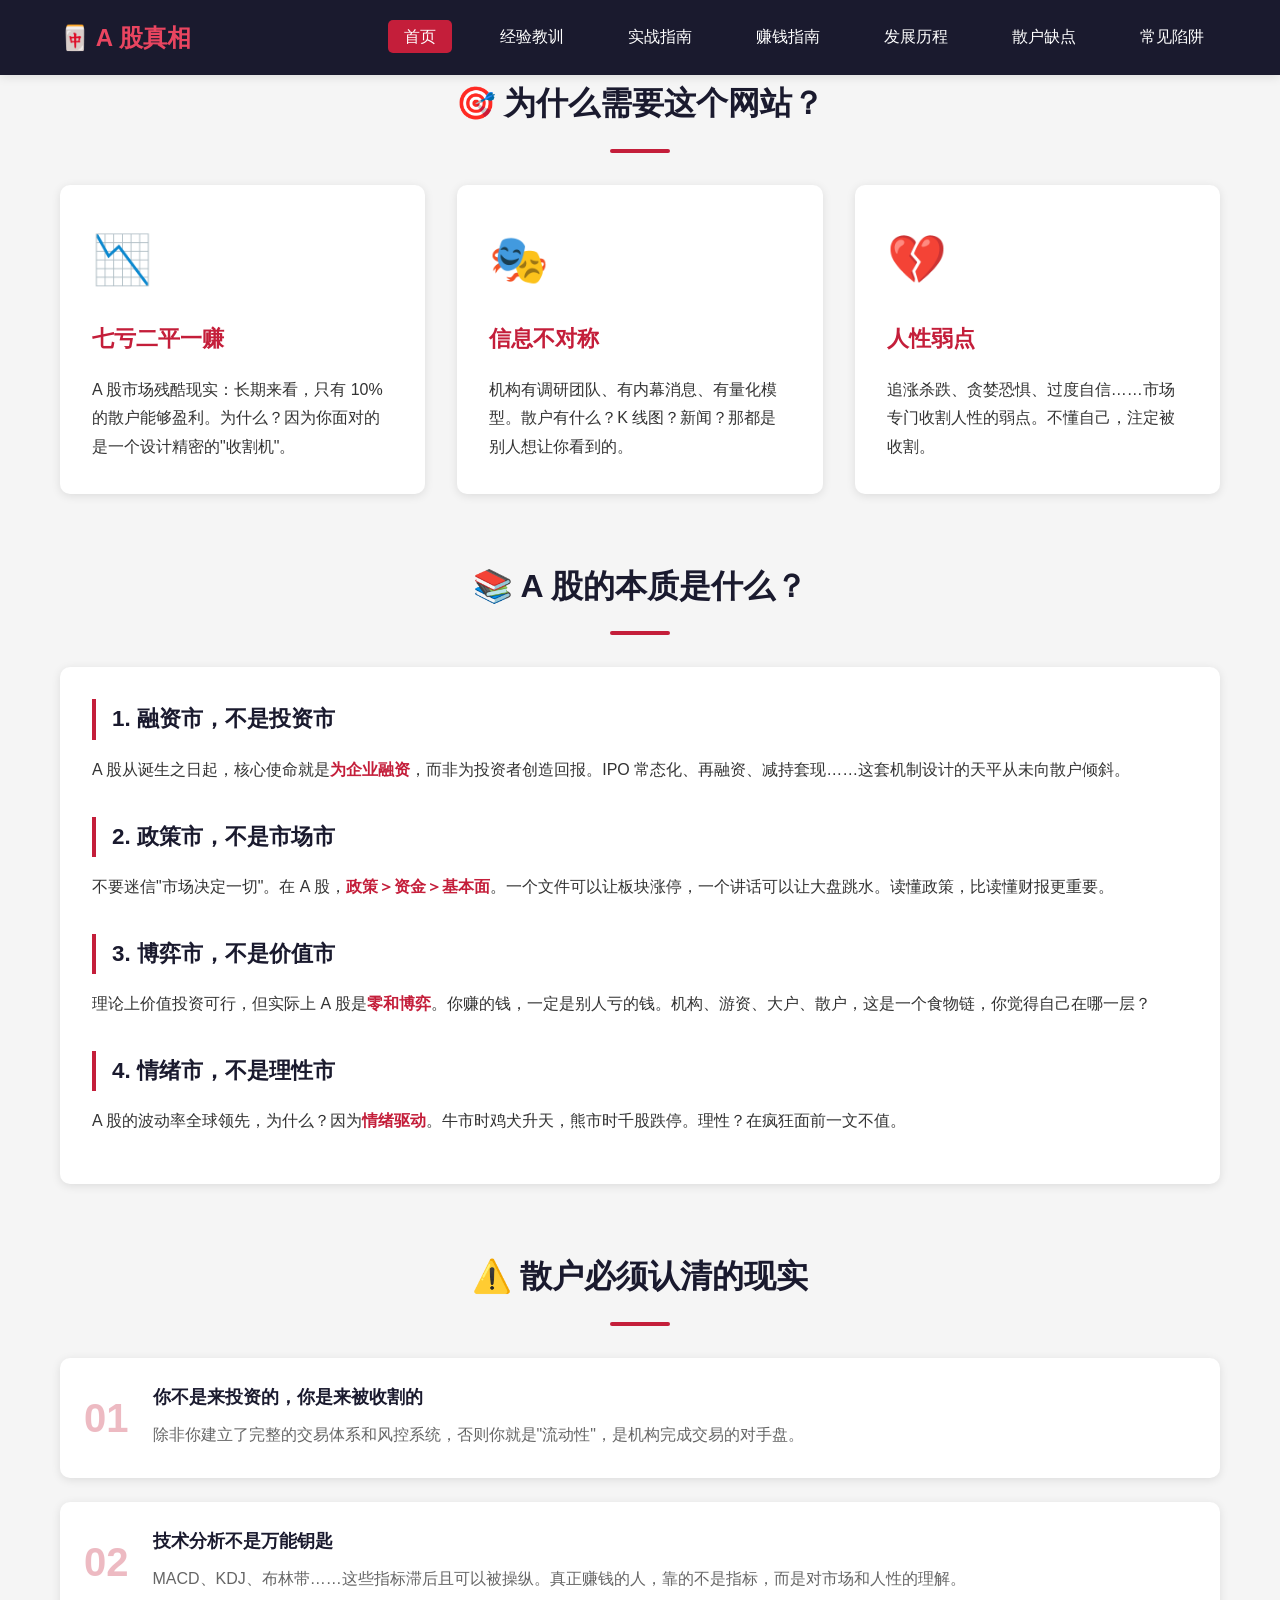
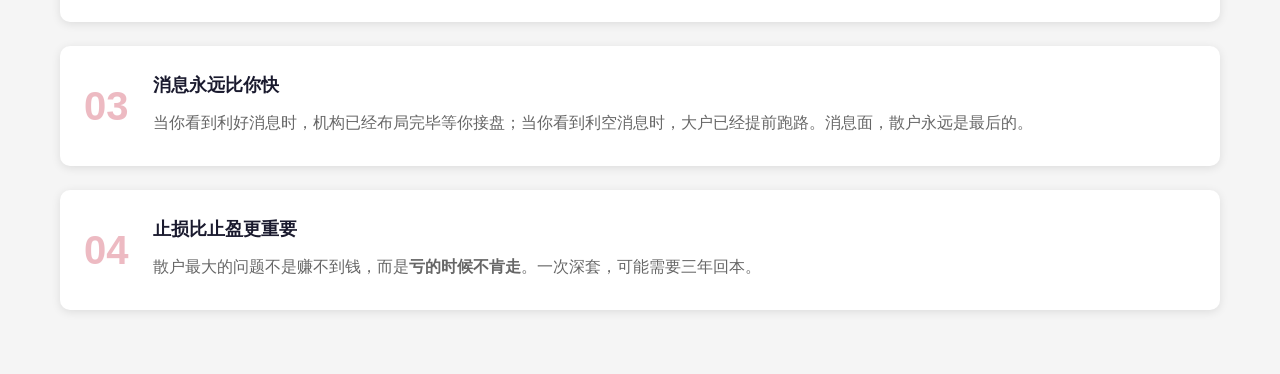
==== index.html @ 2f4f03bd "feat: 添加散户缺点样式及页面" ====
<!DOCTYPE html>
<html lang="zh-CN">
<head>
    <meta charset="UTF-8">
    <meta name="viewport" content="width=device-width, initial-scale=1.0">
    <title>A 股真相</title>
    <link rel="stylesheet" href="css/style.css">
</head>
<body>
    <nav class="navbar">
        <div class="container">
            <div class="logo">🀄 A 股真相</div>
            <ul class="nav-links">
                <li><a href="index.html" class="active">首页</a></li>
                <li><a href="lessons.html">经验教训</a></li>
                <li><a href="guide.html">实战指南</a></li>
                <li><a href="profit-guide.html">赚钱指南</a></li>
                <li><a href="history.html">发展历程</a></li>
                <li><a href="shortcomings.html">散户缺点</a></li>
                <li><a href="traps.html">常见陷阱</a></li>
            </ul>
        </div>
    </nav>

    <main class="container">
        <section class="intro">
            <h2>🎯 为什么需要这个网站？</h2>
            <div class="grid-3">
                <div class="card">
                    <div class="card-icon">📉</div>
                    <h3>七亏二平一赚</h3>
                    <p>A 股市场残酷现实：长期来看，只有 10% 的散户能够盈利。为什么？因为你面对的是一个设计精密的"收割机"。</p>
                </div>
                <div class="card">
                    <div class="card-icon">🎭</div>
                    <h3>信息不对称</h3>
                    <p>机构有调研团队、有内幕消息、有量化模型。散户有什么？K 线图？新闻？那都是别人想让你看到的。</p>
                </div>
                <div class="card">
                    <div class="card-icon">💔</div>
                    <h3>人性弱点</h3>
                    <p>追涨杀跌、贪婪恐惧、过度自信……市场专门收割人性的弱点。不懂自己，注定被收割。</p>
                </div>
            </div>
        </section>

        <section class="essence">
            <h2>📚 A 股的本质是什么？</h2>
            <div class="content-box">
                <h3>1. 融资市，不是投资市</h3>
                <p>A 股从诞生之日起，核心使命就是<strong>为企业融资</strong>，而非为投资者创造回报。IPO 常态化、再融资、减持套现……这套机制设计的天平从未向散户倾斜。</p>
                
                <h3>2. 政策市，不是市场市</h3>
                <p>不要迷信"市场决定一切"。在 A 股，<strong>政策＞资金＞基本面</strong>。一个文件可以让板块涨停，一个讲话可以让大盘跳水。读懂政策，比读懂财报更重要。</p>
                
                <h3>3. 博弈市，不是价值市</h3>
                <p>理论上价值投资可行，但实际上 A 股是<strong>零和博弈</strong>。你赚的钱，一定是别人亏的钱。机构、游资、大户、散户，这是一个食物链，你觉得自己在哪一层？</p>
                
                <h3>4. 情绪市，不是理性市</h3>
                <p>A 股的波动率全球领先，为什么？因为<strong>情绪驱动</strong>。牛市时鸡犬升天，熊市时千股跌停。理性？在疯狂面前一文不值。</p>
            </div>
        </section>

        <section class="reality">
            <h2>⚠️ 散户必须认清的现实</h2>
            <div class="reality-list">
                <div class="reality-item">
                    <span class="number">01</span>
                    <div class="text">
                        <h4>你不是来投资的，你是来被收割的</h4>
                        <p>除非你建立了完整的交易体系和风控系统，否则你就是"流动性"，是机构完成交易的对手盘。</p>
                    </div>
                </div>
                <div class="reality-item">
                    <span class="number">02</span>
                    <div class="text">
                        <h4>技术分析不是万能钥匙</h4>
                        <p>MACD、KDJ、布林带……这些指标滞后且可以被操纵。真正赚钱的人，靠的不是指标，而是对市场和人性的理解。</p>
                    </div>
                </div>
                <div class="reality-item">
                    <span class="number">03</span>
                    <div class="text">
                        <h4>消息永远比你快</h4>
                        <p>当你看到利好消息时，机构已经布局完毕等你接盘；当你看到利空消息时，大户已经提前跑路。消息面，散户永远是最后的。</p>
                    </div>
                </div>
                <div class="reality-item">
                    <span class="number">04</span>
                    <div class="text">
                        <h4>止损比止盈更重要</h4>
                        <p>散户最大的问题不是赚不到钱，而是<strong>亏的时候不肯走</strong>。一次深套，可能需要三年回本。</p>
                    </div>
                </div>
            </div>
        </section>
    </main>

    <script src="js/main.js"></script>
</body>
</html>
---- css/style.css ----
/* ===== 基础样式 ===== */
:root {
    --primary-color: #c41e3a;
    --primary-dark: #8b0000;
    --secondary-color: #1a1a2e;
    --accent-color: #e94560;
    --text-color: #333;
    --text-light: #666;
    --bg-light: #f5f5f5;
    --bg-white: #ffffff;
    --border-color: #ddd;
    --success-color: #28a745;
    --warning-color: #ffc107;
    --danger-color: #dc3545;
    --shadow: 0 2px 10px rgba(0, 0, 0, 0.1);
    --shadow-lg: 0 5px 30px rgba(0, 0, 0, 0.15);
}

* {
    margin: 0;
    padding: 0;
    box-sizing: border-box;
}

body {
    font-family: -apple-system, BlinkMacSystemFont, "Segoe UI", Roboto, "Helvetica Neue", Arial, "Noto Sans SC", sans-serif;
    line-height: 1.8;
    color: var(--text-color);
    background-color: var(--bg-light);
}

.container {
    max-width: 1200px;
    margin: 0 auto;
    padding: 0 20px;
}

a {
    text-decoration: none;
    color: inherit;
}

ul {
    list-style: none;
}

/* ===== 导航栏 ===== */
.navbar {
    background: var(--secondary-color);
    color: white;
    padding: 1rem 0;
    position: sticky;
    top: 0;
    z-index: 1000;
    box-shadow: var(--shadow);
}

.navbar .container {
    display: flex;
    justify-content: space-between;
    align-items: center;
}

.logo {
    font-size: 1.5rem;
    font-weight: bold;
    color: var(--accent-color);
}

.nav-links {
    display: flex;
    gap: 2rem;
}

.nav-links a {
    color: white;
    padding: 0.5rem 1rem;
    border-radius: 5px;
    transition: all 0.3s ease;
}

.nav-links a:hover,
.nav-links a.active {
    background: var(--primary-color);
}

/* ===== Hero 区域 ===== */
.hero {
    background: linear-gradient(135deg, var(--secondary-color) 0%, var(--primary-dark) 100%);
    color: white;
    padding: 5rem 0;
    text-align: center;
}

.hero h1 {
    font-size: 3rem;
    margin-bottom: 1rem;
}

.hero .subtitle {
    font-size: 1.3rem;
    opacity: 0.9;
}

.hero-secondary {
    background: linear-gradient(135deg, #1a1a2e 0%, #4a192c 100%);
}

.hero-guide {
    background: linear-gradient(135deg, #1a1a2e 0%, #1e4a5a 100%);
}

.hero-traps {
    background: linear-gradient(135deg, #1a1a2e 0%, #5a1e2e 100%);
}

.hero-profit {
    background: linear-gradient(135deg, #1a1a2e 0%, #2e5a1e 100%);
}

.hero-history {
    background: linear-gradient(135deg, #1a1a2e 0%, #5a4a1e 100%);
}

.hero-shortcomings {
    background: linear-gradient(135deg, #1a1a2e 0%, #5a2e2e 100%);
}

/* ===== 主要内容区域 ===== */
main {
    padding: 3rem 0;
}

section {
    margin-bottom: 4rem;
}

h2 {
    font-size: 2rem;
    color: var(--secondary-color);
    margin-bottom: 2rem;
    text-align: center;
    position: relative;
}

h2::after {
    content: '';
    display: block;
    width: 60px;
    height: 4px;
    background: var(--primary-color);
    margin: 1rem auto 0;
    border-radius: 2px;
}

h3 {
    font-size: 1.4rem;
    color: var(--secondary-color);
    margin: 1.5rem 0 1rem;
}

h4 {
    font-size: 1.1rem;
    color: var(--primary-color);
    margin: 1rem 0 0.5rem;
}

/* ===== 卡片样式 ===== */
.grid-3 {
    display: grid;
    grid-template-columns: repeat(auto-fit, minmax(300px, 1fr));
    gap: 2rem;
}

.card {
    background: var(--bg-white);
    padding: 2rem;
    border-radius: 10px;
    box-shadow: var(--shadow);
    transition: transform 0.3s ease, box-shadow 0.3s ease;
}

.card:hover {
    transform: translateY(-5px);
    box-shadow: var(--shadow-lg);
}

.card-icon {
    font-size: 3rem;
    margin-bottom: 1rem;
}

.card h3 {
    color: var(--primary-color);
    margin-top: 0;
}

/* ===== 内容框 ===== */
.content-box {
    background: var(--bg-white);
    padding: 2rem;
    border-radius: 10px;
    box-shadow: var(--shadow);
}

.content-box h3 {
    border-left: 4px solid var(--primary-color);
    padding-left: 1rem;
    margin-top: 2rem;
}

.content-box h3:first-child {
    margin-top: 0;
}

.content-box p {
    margin: 1rem 0;
    text-align: justify;
}

.content-box strong {
    color: var(--primary-color);
}

/* ===== 现实列表 ===== */
.reality-list {
    display: grid;
    gap: 1.5rem;
}

.reality-item {
    display: flex;
    gap: 1.5rem;
    background: var(--bg-white);
    padding: 1.5rem;
    border-radius: 10px;
    box-shadow: var(--shadow);
    align-items: flex-start;
}

.reality-item .number {
    font-size: 2.5rem;
    font-weight: bold;
    color: var(--primary-color);
    opacity: 0.3;
    flex-shrink: 0;
}

.reality-item h4 {
    color: var(--secondary-color);
    margin-top: 0;
}

.reality-item p {
    color: var(--text-light);
}

/* ===== CTA 区域 ===== */
.cta {
    background: linear-gradient(135deg, var(--primary-color) 0%, var(--primary-dark) 100%);
    color: white;
    padding: 3rem;
    border-radius: 10px;
    text-align: center;
}

.cta h2 {
    color: white;
}

.cta h2::after {
    background: white;
}

.cta p {
    font-size: 1.2rem;
    margin: 1rem 0;
}

.cta strong {
    color: var(--warning-color);
}

.cta-buttons {
    display: flex;
    gap: 1rem;
    justify-content: center;
    margin-top: 2rem;
    flex-wrap: wrap;
}

.btn {
    padding: 1rem 2rem;
    border-radius: 5px;
    font-weight: bold;
    transition: all 0.3s ease;
}

.btn-primary {
    background: white;
    color: var(--primary-color);
}

.btn-primary:hover {
    background: var(--bg-light);
    transform: translateY(-2px);
}

.btn-secondary {
    background: transparent;
    color: white;
    border: 2px solid white;
}

.btn-secondary:hover {
    background: white;
    color: var(--primary-color);
    transform: translateY(-2px);
}

/* ===== 经验教训页面 ===== */
.lesson-card {
    background: var(--bg-white);
    border-radius: 10px;
    box-shadow: var(--shadow);
    margin-bottom: 2rem;
    overflow: hidden;
}

.lesson-header {
    background: linear-gradient(135deg, var(--secondary-color) 0%, var(--primary-dark) 100%);
    color: white;
    padding: 1.5rem 2rem;
}

.lesson-tag {
    background: var(--accent-color);
    padding: 0.3rem 1rem;
    border-radius: 20px;
    font-size: 0.9rem;
    margin-right: 1rem;
}

.lesson-header h3 {
    color: white;
    margin: 0.5rem 0 0 0;
    display: inline-block;
}

.lesson-content {
    padding: 2rem;
}

.scenario,
.analysis,
.takeaway {
    margin-bottom: 1.5rem;
}

.scenario h4,
.analysis h4,
.takeaway h4 {
    display: flex;
    align-items: center;
    gap: 0.5rem;
}

.analysis ul {
    list-style: disc;
    margin-left: 1.5rem;
}

.analysis li {
    margin-bottom: 0.5rem;
}

.takeaway {
    background: var(--bg-light);
    padding: 1rem;
    border-radius: 5px;
    border-left: 4px solid var(--success-color);
}

/* ===== 智慧语录 ===== */
.wisdom-grid {
    display: grid;
    grid-template-columns: repeat(auto-fit, minmax(300px, 1fr));
    gap: 1.5rem;
}

.wisdom-card {
    background: var(--bg-white);
    padding: 1.5rem;
    border-radius: 10px;
    box-shadow: var(--shadow);
    border-left: 4px solid var(--accent-color);
}

.wisdom-text {
    font-style: italic;
    font-size: 1.1rem;
    color: var(--text-color);
    margin-bottom: 1rem;
}

.wisdom-author {
    color: var(--text-light);
    font-size: 0.9rem;
    text-align: right;
}

/* ===== 清单样式 ===== */
.checklist {
    display: grid;
    grid-template-columns: repeat(auto-fit, minmax(250px, 1fr));
    gap: 1rem;
}

.check-item {
    background: var(--bg-white);
    padding: 1rem;
    border-radius: 5px;
    box-shadow: var(--shadow);
    font-weight: 500;
}

/* ===== 实战指南页面 ===== */
.survival-rules {
    display: grid;
    grid-template-columns: repeat(auto-fit, minmax(250px, 1fr));
    gap: 1.5rem;
}

.rule-card {
    background: var(--bg-white);
    padding: 2rem;
    border-radius: 10px;
    box-shadow: var(--shadow);
    text-align: center;
    position: relative;
    overflow: hidden;
}

.rule-number {
    position: absolute;
    top: -10px;
    right: -10px;
    width: 60px;
    height: 60px;
    background: var(--primary-color);
    color: white;
    border-radius: 50%;
    display: flex;
    align-items: center;
    justify-content: center;
    font-size: 1.5rem;
    font-weight: bold;
}

.rule-card h3 {
    margin-top: 1rem;
}

/* ===== 公式框 ===== */
.formula-box {
    background: var(--bg-light);
    padding: 1.5rem;
    border-radius: 5px;
    margin: 1rem 0;
    border: 2px solid var(--primary-color);
}

.formula-box p {
    margin: 0.5rem 0;
}

.formula-box .example {
    font-style: italic;
    color: var(--text-light);
    margin-top: 1rem;
    padding-top: 1rem;
    border-top: 1px dashed var(--border-color);
}

/* ===== 方法网格 ===== */
.method-grid {
    display: grid;
    grid-template-columns: repeat(auto-fit, minmax(300px, 1fr));
    gap: 2rem;
}

.method-card {
    background: var(--bg-white);
    padding: 2rem;
    border-radius: 10px;
    box-shadow: var(--shadow);
}

.method-card h3 {
    color: var(--primary-color);
    border-bottom: 2px solid var(--primary-color);
    padding-bottom: 0.5rem;
}

.method-steps {
    margin-top: 1rem;
}

.step {
    display: flex;
    align-items: flex-start;
    gap: 1rem;
    margin-bottom: 1rem;
}

.step-num {
    background: var(--primary-color);
    color: white;
    width: 30px;
    height: 30px;
    border-radius: 50%;
    display: flex;
    align-items: center;
    justify-content: center;
    flex-shrink: 0;
    font-weight: bold;
}

/* ===== 买卖时机 ===== */
.timing-grid {
    display: grid;
    grid-template-columns: repeat(auto-fit, minmax(300px, 1fr));
    gap: 2rem;
}

.timing-card {
    background: var(--bg-white);
    padding: 2rem;
    border-radius: 10px;
    box-shadow: var(--shadow);
}

.timing-card.buy {
    border-top: 4px solid var(--success-color);
}

.timing-card.sell {
    border-top: 4px solid var(--danger-color);
}

.timing-card h3 {
    margin-top: 0;
}

.timing-card ul {
    list-style: disc;
    margin-left: 1.5rem;
}

.timing-card li {
    margin-bottom: 0.5rem;
}

/* ===== 风险控制 ===== */
.risk-grid {
    display: grid;
    grid-template-columns: repeat(auto-fit, minmax(250px, 1fr));
    gap: 1.5rem;
}

.risk-item {
    background: var(--bg-white);
    padding: 1.5rem;
    border-radius: 10px;
    box-shadow: var(--shadow);
    text-align: center;
}

.risk-icon {
    font-size: 2.5rem;
    margin-bottom: 1rem;
}

.risk-item h4 {
    margin-bottom: 1rem;
}

.risk-item p {
    font-size: 0.9rem;
    color: var(--text-light);
    margin: 0.3rem 0;
}

/* ===== 交易计划模板 ===== */
.plan-template {
    background: var(--bg-white);
    padding: 2rem;
    border-radius: 10px;
    box-shadow: var(--shadow);
    display: grid;
    grid-template-columns: repeat(auto-fit, minmax(250px, 1fr));
    gap: 1rem;
}

.plan-item {
    display: flex;
    justify-content: space-between;
    padding: 0.5rem;
    border-bottom: 1px dashed var(--border-color);
}

.plan-item label {
    font-weight: 500;
    color: var(--secondary-color);
}

.plan-note {
    margin-top: 1rem;
    padding: 1rem;
    background: var(--warning-color);
    color: var(--secondary-color);
    border-radius: 5px;
    font-weight: bold;
    text-align: center;
}

/* ===== 日常功课 ===== */
.routine-grid {
    display: grid;
    grid-template-columns: repeat(auto-fit, minmax(250px, 1fr));
    gap: 1.5rem;
}

.routine-card {
    background: var(--bg-white);
    padding: 1.5rem;
    border-radius: 10px;
    box-shadow: var(--shadow);
}

.routine-card h4 {
    color: var(--primary-color);
    margin-top: 0;
    padding-bottom: 0.5rem;
    border-bottom: 2px solid var(--primary-color);
}

.routine-card ul {
    list-style: disc;
    margin-left: 1.5rem;
    margin-top: 1rem;
}

.routine-card li {
    margin-bottom: 0.5rem;
    color: var(--text-light);
}

/* ===== 陷阱页面 ===== */
.intro-box {
    background: var(--bg-white);
    padding: 2rem;
    border-radius: 10px;
    box-shadow: var(--shadow);
    text-align: center;
}

.intro-box p {
    margin: 1rem 0;
    font-size: 1.1rem;
}

.intro-box strong {
    color: var(--primary-color);
}

.trap-section {
    margin-bottom: 3rem;
}

.trap-category-title {
    background: linear-gradient(135deg, var(--secondary-color) 0%, var(--primary-dark) 100%);
    color: white;
    padding: 1rem 2rem;
    border-radius: 10px;
    margin-bottom: 2rem;
}

.trap-card {
    background: var(--bg-white);
    border-radius: 10px;
    box-shadow: var(--shadow);
    margin-bottom: 2rem;
    overflow: hidden;
}

.trap-header {
    background: linear-gradient(135deg, var(--bg-light) 0%, #e0e0e0 100%);
    padding: 1rem 2rem;
    display: flex;
    align-items: center;
    gap: 1rem;
}

.trap-type {
    background: var(--secondary-color);
    color: white;
    padding: 0.3rem 1rem;
    border-radius: 20px;
    font-size: 0.85rem;
}

.trap-header h4 {
    margin: 0;
    color: var(--secondary-color);
}

.trap-body {
    padding: 2rem;
}

.trap-description {
    background: var(--bg-light);
    padding: 1rem;
    border-radius: 5px;
    margin-bottom: 1.5rem;
}

.trap-mechanism {
    margin-bottom: 1.5rem;
}

.trap-mechanism ol {
    list-style: decimal;
    margin-left: 1.5rem;
}

.trap-mechanism li {
    margin-bottom: 0.5rem;
}

.trap-essence {
    background: var(--primary-color);
    color: white;
    padding: 1rem;
    border-radius: 5px;
    margin-top: 1rem;
    font-weight: bold;
    text-align: center;
}

.trap-avoid {
    background: #e8f5e9;
    padding: 1rem;
    border-radius: 5px;
    border-left: 4px solid var(--success-color);
}

.trap-avoid ul {
    list-style: disc;
    margin-left: 1.5rem;
}

.trap-avoid li {
    margin-bottom: 0.5rem;
}

/* ===== 陷阱总结 ===== */
.summary-box {
    background: var(--bg-white);
    padding: 2rem;
    border-radius: 10px;
    box-shadow: var(--shadow);
    display: grid;
    grid-template-columns: repeat(auto-fit, minmax(200px, 1fr));
    gap: 1rem;
}

.summary-item {
    display: flex;
    align-items: center;
    gap: 0.5rem;
    padding: 0.5rem;
}

.summary-item .icon {
    font-size: 1.5rem;
}

/* ===== 赚钱指南页面 ===== */
.disadvantage-box {
    background: var(--bg-white);
    padding: 2rem;
    border-radius: 10px;
    box-shadow: var(--shadow);
    text-align: center;
    margin-bottom: 2rem;
}

.disadvantage-box .lead-text {
    font-size: 1.2rem;
    margin: 0.5rem 0;
}

.disadvantage-box .lead-text strong {
    color: var(--danger-color);
    font-size: 1.5rem;
}

.wusan-grid {
    display: grid;
    grid-template-columns: repeat(auto-fit, minmax(300px, 1fr));
    gap: 1.5rem;
    margin-bottom: 2rem;
}

.wusan-card {
    background: var(--bg-white);
    padding: 2rem;
    border-radius: 10px;
    box-shadow: var(--shadow);
    border: 2px solid var(--danger-color);
}

.wusan-icon {
    font-size: 3rem;
    margin-bottom: 1rem;
}

.wusan-card h3 {
    color: var(--danger-color);
    margin: 0.5rem 0;
}

.wusan-card ul {
    list-style: disc;
    margin-left: 1.5rem;
    margin-top: 1rem;
}

.wusan-card li {
    margin-bottom: 0.5rem;
    color: var(--text-light);
}

.wusan-reality {
    margin-top: 1rem;
    padding: 0.8rem;
    background: #ffe6e6;
    border-radius: 5px;
    border-left: 4px solid var(--danger-color);
}

.other-disadvantages {
    background: var(--bg-white);
    padding: 2rem;
    border-radius: 10px;
    box-shadow: var(--shadow);
    margin-bottom: 2rem;
}

.other-disadvantages h3 {
    color: var(--danger-color);
    margin-top: 0;
    margin-bottom: 1.5rem;
}

.weakness-grid {
    display: grid;
    grid-template-columns: repeat(auto-fit, minmax(200px, 1fr));
    gap: 1rem;
}

.weakness-card {
    background: var(--bg-light);
    padding: 1rem;
    border-radius: 5px;
    text-align: center;
}

.weakness-card h4 {
    color: var(--danger-color);
    margin-bottom: 0.5rem;
}

.weakness-card p {
    font-size: 0.9rem;
    color: var(--text-light);
}

.reality-check {
    background: linear-gradient(135deg, var(--secondary-color) 0%, var(--primary-dark) 100%);
    color: white;
    padding: 2rem;
    border-radius: 10px;
    box-shadow: var(--shadow-lg);
}

.reality-check h3 {
    color: var(--warning-color);
    text-align: center;
    margin-top: 0;
}

.questions-list {
    display: grid;
    grid-template-columns: repeat(auto-fit, minmax(250px, 1fr));
    gap: 1rem;
    margin: 1.5rem 0;
}

.question-item {
    display: flex;
    align-items: center;
    gap: 1rem;
    background: rgba(255, 255, 255, 0.1);
    padding: 1rem;
    border-radius: 5px;
}

.question-item .q-mark {
    font-size: 2rem;
    flex-shrink: 0;
}

.question-item p {
    margin: 0;
    font-size: 1rem;
}

.reality-conclusion {
    text-align: center;
    margin-top: 1.5rem;
    padding: 1rem;
    background: rgba(255, 255, 255, 0.1);
    border-radius: 5px;
    font-size: 1.1rem;
}

/* ===== 股市底层逻辑 ===== */
.market-rules {
    margin-bottom: 3rem;
}

.rule-section {
    margin-bottom: 3rem;
}

.rule-section h3 {
    background: linear-gradient(135deg, var(--secondary-color) 0%, var(--primary-dark) 100%);
    color: white;
    padding: 1rem 2rem;
    border-radius: 10px;
    margin-bottom: 1.5rem;
}

.concept-box {
    background: var(--bg-white);
    padding: 2rem;
    border-radius: 10px;
    box-shadow: var(--shadow);
}

.unpredictability-box {
    border: 2px solid var(--warning-color);
}

.concept-definition {
    font-size: 1.2rem;
    text-align: center;
    padding: 1rem;
    background: var(--bg-light);
    border-radius: 5px;
    margin-bottom: 1.5rem;
    border-left: 4px solid var(--primary-color);
}

.concept-content {
    display: grid;
    gap: 1.5rem;
    margin-bottom: 1.5rem;
}

.concept-left,
.concept-right {
    background: var(--bg-light);
    padding: 1.5rem;
    border-radius: 5px;
}

.concept-left h4,
.concept-right h4 {
    margin-top: 0;
    display: flex;
    align-items: center;
    gap: 0.5rem;
}

.concept-left ul,
.concept-right ul {
    list-style: disc;
    margin-left: 1.5rem;
}

.concept-left li,
.concept-right li {
    margin-bottom: 0.5rem;
}

.key-point {
    margin-top: 1rem;
    padding: 0.8rem;
    background: #e8f5e9;
    border-radius: 5px;
    border-left: 4px solid var(--success-color);
    text-align: center;
}

.key-point.danger {
    background: #ffe6e6;
    border-left-color: var(--danger-color);
}

.concept-summary {
    padding: 1rem;
    background: linear-gradient(135deg, rgba(196, 30, 58, 0.1), rgba(139, 0, 0, 0.1));
    border-radius: 5px;
    border: 1px solid var(--primary-color);
    text-align: center;
    margin: 1.5rem 0;
}

.action-guide {
    background: #e3f2fd;
    padding: 1rem 1.5rem;
    border-radius: 5px;
    border-left: 4px solid #2196f3;
}

.action-guide strong {
    display: block;
    margin-bottom: 0.5rem;
    color: var(--secondary-color);
}

.action-guide ul {
    list-style: disc;
    margin-left: 1.5rem;
}

.action-guide li {
    margin-bottom: 0.5rem;
}

/* ===== 周期和风格 ===== */
.cycle-content {
    margin-bottom: 1.5rem;
}

.cycle-grid {
    display: grid;
    grid-template-columns: repeat(auto-fit, minmax(300px, 1fr));
    gap: 1.5rem;
    margin-bottom: 1.5rem;
}

.cycle-card {
    background: var(--bg-light);
    padding: 1.5rem;
    border-radius: 5px;
}

.cycle-card h4 {
    color: var(--primary-color);
    margin-top: 0;
    margin-bottom: 1rem;
}

.cycle-card ul {
    list-style: disc;
    margin-left: 1.5rem;
}

.cycle-card li {
    margin-bottom: 0.5rem;
}

.cycle-example {
    background: var(--bg-light);
    padding: 1.5rem;
    border-radius: 5px;
}

.cycle-example h4 {
    margin-top: 0;
    margin-bottom: 1rem;
}

.example-item {
    display: flex;
    gap: 1rem;
    padding: 0.8rem;
    background: white;
    border-radius: 5px;
    margin-bottom: 0.5rem;
    align-items: center;
}

.example-year {
    background: var(--primary-color);
    color: white;
    padding: 0.3rem 0.8rem;
    border-radius: 20px;
    font-size: 0.85rem;
    font-weight: bold;
    flex-shrink: 0;
}

.example-desc {
    color: var(--text-color);
}

/* ===== 预测不了 ===== */
.why-content {
    margin-bottom: 1.5rem;
}

.why-content h4 {
    text-align: center;
    margin-bottom: 1rem;
}

.why-grid {
    display: grid;
    grid-template-columns: repeat(auto-fit, minmax(200px, 1fr));
    gap: 1rem;
}

.why-card {
    background: var(--bg-light);
    padding: 1rem;
    border-radius: 5px;
    text-align: center;
}

.why-card h5 {
    color: var(--primary-color);
    margin-bottom: 0.5rem;
}

.why-card p {
    font-size: 0.9rem;
    color: var(--text-light);
}

.prediction-trap {
    background: #fff3e0;
    padding: 1.5rem;
    border-radius: 5px;
    margin-bottom: 1.5rem;
    border: 1px solid var(--warning-color);
}

.prediction-trap h4 {
    text-align: center;
    margin-bottom: 1rem;
}

.trap-comparison {
    display: grid;
    grid-template-columns: repeat(auto-fit, minmax(250px, 1fr));
    gap: 1rem;
}

.trap-side {
    background: white;
    padding: 1rem;
    border-radius: 5px;
}

.trap-side h5 {
    text-align: center;
    margin-bottom: 0.5rem;
}

.trap-side ul {
    list-style: disc;
    margin-left: 1.5rem;
}

.trap-side li {
    margin-bottom: 0.3rem;
}

/* ===== 业绩 vs 预期 ===== */
.expectation-content {
    margin-bottom: 1.5rem;
}

.expectation-formula {
    background: linear-gradient(135deg, var(--secondary-color), var(--primary-dark));
    color: white;
    padding: 2rem;
    border-radius: 10px;
    margin-bottom: 1.5rem;
}

.formula-main {
    display: flex;
    justify-content: center;
    align-items: center;
    gap: 1rem;
    flex-wrap: wrap;
    margin-bottom: 1.5rem;
}

.formula-label {
    font-size: 1.2rem;
    font-weight: bold;
}

.formula-equation {
    font-size: 1.5rem;
    font-weight: bold;
    background: rgba(255, 255, 255, 0.2);
    padding: 0.5rem 1.5rem;
    border-radius: 5px;
}

.formula-explain {
    display: grid;
    grid-template-columns: repeat(auto-fit, minmax(200px, 1fr));
    gap: 1rem;
}

.formula-case {
    display: flex;
    flex-direction: column;
    gap: 0.5rem;
    padding: 1rem;
    border-radius: 5px;
    text-align: center;
}

.formula-case.positive {
    background: rgba(40, 167, 69, 0.3);
    border: 1px solid var(--success-color);
}

.formula-case.neutral {
    background: rgba(255, 255, 255, 0.2);
    border: 1px solid rgba(255, 255, 255, 0.5);
}

.formula-case.negative {
    background: rgba(220, 53, 69, 0.3);
    border: 1px solid var(--danger-color);
}

.case-result {
    font-size: 2rem;
    font-weight: bold;
}

.case-desc {
    font-size: 0.9rem;
}

.expectation-examples {
    margin-top: 1.5rem;
}

.expectation-examples h4 {
    margin-bottom: 1rem;
}

.scenario-grid {
    display: grid;
    grid-template-columns: repeat(auto-fit, minmax(250px, 1fr));
    gap: 1rem;
}

.scenario-card {
    background: var(--bg-light);
    padding: 1rem;
    border-radius: 5px;
}

.scenario-card h5 {
    color: var(--primary-color);
    margin-bottom: 0.5rem;
}

.scenario-card p {
    font-size: 0.9rem;
    color: var(--text-light);
}

/* ===== 发展历程页面 ===== */
.history-intro {
    margin-bottom: 3rem;
}

.history-intro .highlight {
    margin-top: 1.5rem;
    padding: 1rem;
    background: linear-gradient(135deg, rgba(196, 30, 58, 0.1), rgba(139, 0, 0, 0.1));
    border-radius: 5px;
    border-left: 4px solid var(--primary-color);
    font-size: 1.1rem;
}

.timeline-section {
    margin-bottom: 3rem;
}

.timeline {
    position: relative;
    padding: 2rem 0;
}

.timeline::before {
    content: '';
    position: absolute;
    left: 50%;
    transform: translateX(-50%);
    width: 4px;
    height: 100%;
    background: linear-gradient(to bottom, var(--primary-color), var(--primary-dark));
    border-radius: 2px;
}

.timeline-decade {
    position: relative;
    margin-bottom: 3rem;
}

.decade-header {
    text-align: center;
    margin-bottom: 2rem;
}

.decade-year {
    display: inline-block;
    background: linear-gradient(135deg, var(--secondary-color), var(--primary-dark));
    color: white;
    padding: 0.5rem 2rem;
    border-radius: 20px;
    font-weight: bold;
    font-size: 1.1rem;
    margin-bottom: 0.5rem;
}

.decade-header h3 {
    color: var(--secondary-color);
    margin: 0.5rem 0 0 0;
}

.decade-events {
    display: grid;
    gap: 1.5rem;
}

.event-card {
    background: var(--bg-white);
    border-radius: 10px;
    box-shadow: var(--shadow);
    display: flex;
    overflow: hidden;
    transition: transform 0.3s ease, box-shadow 0.3s ease;
}

.event-card:hover {
    transform: translateX(5px);
    box-shadow: var(--shadow-lg);
}

.event-year {
    background: linear-gradient(135deg, var(--secondary-color), var(--primary-dark));
    color: white;
    padding: 1.5rem;
    display: flex;
    align-items: center;
    justify-content: center;
    font-weight: bold;
    font-size: 1.2rem;
    min-width: 100px;
    flex-shrink: 0;
}

.event-content {
    padding: 1.5rem;
    flex: 1;
}

.event-content h4 {
    color: var(--secondary-color);
    margin-top: 0;
    margin-bottom: 0.5rem;
}

.event-content p {
    color: var(--text-light);
    font-size: 0.95rem;
    line-height: 1.7;
}

.event-tag {
    display: inline-block;
    padding: 0.3rem 0.8rem;
    border-radius: 20px;
    font-size: 0.8rem;
    font-weight: bold;
    margin-top: 0.8rem;
    background: var(--bg-light);
    color: var(--secondary-color);
}

.event-tag.warning {
    background: #fff3e0;
    color: #e65100;
}

.event-tag.success {
    background: #e8f5e9;
    color: #2e7d32;
}

.event-tag.danger {
    background: #ffebee;
    color: #c62828;
}

/* ===== 历史规律总结 ===== */
.summary-grid {
    display: grid;
    grid-template-columns: repeat(auto-fit, minmax(280px, 1fr));
    gap: 1.5rem;
}

.summary-card {
    background: var(--bg-white);
    padding: 1.5rem;
    border-radius: 10px;
    box-shadow: var(--shadow);
    text-align: center;
    transition: transform 0.3s ease;
}

.summary-card:hover {
    transform: translateY(-5px);
}

.summary-icon {
    font-size: 3rem;
    margin-bottom: 1rem;
}

.summary-card h3 {
    color: var(--primary-color);
    margin: 0.5rem 0;
}

.summary-card p {
    color: var(--text-light);
    font-size: 0.95rem;
}

/* ===== 历史教训 ===== */
.lesson-section {
    margin-bottom: 3rem;
}

.lesson-box {
    background: var(--bg-white);
    padding: 2rem;
    border-radius: 10px;
    box-shadow: var(--shadow);
}

.lesson-item {
    display: flex;
    gap: 1.5rem;
    padding: 1.5rem;
    border-bottom: 1px dashed var(--border-color);
}

.lesson-item:last-child {
    border-bottom: none;
}

.lesson-num {
    font-size: 2.5rem;
    font-weight: bold;
    color: var(--primary-color);
    opacity: 0.3;
    flex-shrink: 0;
}

.lesson-content h4 {
    color: var(--secondary-color);
    margin-top: 0;
}

.lesson-content p {
    color: var(--text-light);
}

/* ===== 散户缺点总结 ===== */
.shortcoming-section {
    margin-bottom: 3rem;
}

.section-lead {
    text-align: center;
    font-size: 1.1rem;
    color: var(--text-light);
    margin-bottom: 2rem;
    padding: 1rem;
    background: var(--bg-light);
    border-radius: 5px;
}

.shortcoming-grid {
    display: grid;
    grid-template-columns: repeat(auto-fit, minmax(280px, 1fr));
    gap: 1.5rem;
    margin-bottom: 2rem;
}

.shortcoming-card {
    background: var(--bg-white);
    padding: 1.5rem;
    border-radius: 10px;
    box-shadow: var(--shadow);
    border: 1px solid var(--border-color);
    transition: transform 0.3s ease, box-shadow 0.3s ease;
}

.shortcoming-card:hover {
    transform: translateY(-5px);
    box-shadow: var(--shadow-lg);
    border-color: var(--danger-color);
}

.shortcoming-icon {
    font-size: 2.5rem;
    margin-bottom: 0.5rem;
}

.shortcoming-card h3 {
    color: var(--danger-color);
    margin: 0.5rem 0;
    font-size: 1.2rem;
}

.shortcoming-card p {
    color: var(--text-light);
    font-size: 0.95rem;
    line-height: 1.7;
}

.shortcoming-tip {
    margin-top: 1rem;
    padding: 0.8rem;
    background: #e3f2fd;
    border-radius: 5px;
    border-left: 4px solid #2196f3;
    font-size: 0.9rem;
}

.shortcoming-summary {
    background: var(--bg-white);
    padding: 2rem;
    border-radius: 10px;
    box-shadow: var(--shadow);
}

.shortcoming-summary h3 {
    text-align: center;
    color: var(--secondary-color);
    margin-bottom: 1.5rem;
}

.summary-list {
    display: grid;
    grid-template-columns: repeat(auto-fit, minmax(200px, 1fr));
    gap: 1rem;
}

.summary-item {
    display: flex;
    align-items: center;
    gap: 0.8rem;
    padding: 0.8rem;
    background: var(--bg-light);
    border-radius: 5px;
}

.summary-item .icon {
    font-size: 1.5rem;
    flex-shrink: 0;
}

.summary-item p {
    margin: 0;
    font-size: 0.95rem;
    color: var(--text-color);
}

/* ===== 散户缺点单独页面 ===== */
.shortcomings-intro {
    margin-bottom: 3rem;
}

.shortcomings-intro .highlight {
    margin-top: 1.5rem;
    padding: 1rem;
    background: linear-gradient(135deg, rgba(196, 30, 58, 0.1), rgba(139, 0, 0, 0.1));
    border-radius: 5px;
    border-left: 4px solid var(--primary-color);
    font-size: 1.1rem;
    text-align: center;
}

.shortcoming-grid-section {
    margin-bottom: 3rem;
}

.case-study {
    margin-top: 1rem;
    padding: 0.8rem;
    background: #fff3e0;
    border-radius: 5px;
    border-left: 4px solid var(--warning-color);
}

.case-study h5 {
    margin: 0 0 0.5rem 0;
    color: var(--secondary-color);
    font-size: 0.9rem;
}

.case-study p {
    margin: 0;
    font-size: 0.85rem;
    color: var(--text-light);
}

.wusan-section {
    margin-bottom: 3rem;
}

.wusan-large-grid {
    display: grid;
    grid-template-columns: repeat(auto-fit, minmax(300px, 1fr));
    gap: 2rem;
}

.wusan-large-card {
    background: var(--bg-white);
    padding: 2rem;
    border-radius: 10px;
    box-shadow: var(--shadow);
    border: 2px solid var(--danger-color);
}

.wusan-large-icon {
    font-size: 3rem;
    margin-bottom: 1rem;
}

.wusan-large-card h3 {
    color: var(--danger-color);
    margin: 0.5rem 0;
}

.wusan-desc {
    font-size: 1.1rem;
    color: var(--text-color);
    margin-bottom: 1rem;
}

.wusan-list {
    list-style: disc;
    margin-left: 1.5rem;
    margin-bottom: 1rem;
}

.wusan-list li {
    margin-bottom: 0.5rem;
    color: var(--text-light);
}

.wusan-reality {
    padding: 0.8rem;
    background: #ffe6e6;
    border-radius: 5px;
    border-left: 4px solid var(--danger-color);
    margin-bottom: 0.5rem;
}

.wusan-solution {
    padding: 0.8rem;
    background: #e8f5e9;
    border-radius: 5px;
    border-left: 4px solid var(--success-color);
}

/* ===== 改进行动 ===== */
.action-section {
    margin-bottom: 3rem;
}

.action-grid {
    display: grid;
    grid-template-columns: repeat(auto-fit, minmax(250px, 1fr));
    gap: 1.5rem;
}

.action-card {
    background: var(--bg-white);
    padding: 1.5rem;
    border-radius: 10px;
    box-shadow: var(--shadow);
    position: relative;
    overflow: hidden;
}

.action-num {
    position: absolute;
    top: -10px;
    right: -10px;
    width: 60px;
    height: 60px;
    background: var(--success-color);
    color: white;
    border-radius: 50%;
    display: flex;
    align-items: center;
    justify-content: center;
    font-size: 1.5rem;
    font-weight: bold;
}

.action-card h3 {
    color: var(--success-color);
    margin-top: 0.5rem;
}

.action-card p {
    color: var(--text-light);
    font-size: 0.95rem;
}

/* ===== 最后提醒 ===== */
.final-reminder {
    margin-bottom: 3rem;
}

.reminder-box {
    background: linear-gradient(135deg, var(--secondary-color), var(--primary-dark));
    color: white;
    padding: 2rem;
    border-radius: 10px;
    box-shadow: var(--shadow-lg);
}

.reminder-text {
    margin: 1rem 0;
    font-size: 1.1rem;
    text-align: center;
}

.reminder-text.highlight-text {
    margin-top: 1.5rem;
    padding: 1rem;
    background: rgba(255, 255, 255, 0.1);
    border-radius: 5px;
    font-size: 1.2rem;
    font-weight: bold;
}

.money-grid {
    display: grid;
    grid-template-columns: repeat(auto-fit, minmax(250px, 1fr));
    gap: 1.5rem;
}

.money-card {
    background: var(--bg-white);
    padding: 2rem;
    border-radius: 10px;
    box-shadow: var(--shadow);
    text-align: center;
    transition: transform 0.3s ease, box-shadow 0.3s ease;
}

.money-card:hover {
    transform: translateY(-5px);
    box-shadow: var(--shadow-lg);
}

.money-icon {
    font-size: 3rem;
    margin-bottom: 1rem;
}

.money-card h3 {
    color: var(--primary-color);
    margin: 0.5rem 0;
}

.money-card .tip {
    margin-top: 1rem;
    padding: 0.5rem;
    background: var(--bg-light);
    border-radius: 5px;
    font-size: 0.9rem;
}

/* ===== 策略卡片 ===== */
.strategy-card {
    background: var(--bg-white);
    border-radius: 10px;
    box-shadow: var(--shadow);
    margin-bottom: 2rem;
    overflow: hidden;
}

.strategy-header {
    background: linear-gradient(135deg, var(--bg-light) 0%, #e0e0e0 100%);
    padding: 1.5rem 2rem;
    display: flex;
    align-items: center;
    gap: 1rem;
}

.strategy-badge {
    background: var(--success-color);
    color: white;
    padding: 0.3rem 1rem;
    border-radius: 20px;
    font-size: 0.85rem;
}

.strategy-header h3 {
    margin: 0;
    color: var(--secondary-color);
}

.strategy-content {
    padding: 2rem;
}

.strategy-desc {
    background: var(--bg-light);
    padding: 1rem;
    border-radius: 5px;
    margin-bottom: 1.5rem;
}

.strategy-steps ol {
    list-style: decimal;
    margin-left: 1.5rem;
}

.strategy-steps li {
    margin-bottom: 0.5rem;
}

.strategy-pros-cons {
    display: grid;
    gap: 0.5rem;
    margin-top: 1rem;
}

.strategy-pros-cons .pros,
.strategy-pros-cons .cons {
    padding: 0.8rem;
    border-radius: 5px;
    font-size: 0.95rem;
}

.strategy-pros-cons .pros {
    background: #e8f5e9;
    border-left: 4px solid var(--success-color);
}

.strategy-pros-cons .cons {
    background: #fff3e0;
    border-left: 4px solid var(--warning-color);
}

/* ===== 规则列表 ===== */
.rules-list {
    display: grid;
    gap: 1.5rem;
}

.rule-item {
    display: flex;
    gap: 1.5rem;
    background: var(--bg-white);
    padding: 1.5rem;
    border-radius: 10px;
    box-shadow: var(--shadow);
    align-items: flex-start;
}

.rule-item .rule-num {
    font-size: 2.5rem;
    font-weight: bold;
    color: var(--success-color);
    opacity: 0.3;
    flex-shrink: 0;
}

.rule-item h4 {
    color: var(--secondary-color);
    margin-top: 0;
}

.rule-item p {
    color: var(--text-light);
}

/* ===== 心态卡片 ===== */
.mindset-grid {
    display: grid;
    grid-template-columns: repeat(auto-fit, minmax(250px, 1fr));
    gap: 1.5rem;
}

.mindset-card {
    background: var(--bg-white);
    padding: 1.5rem;
    border-radius: 10px;
    box-shadow: var(--shadow);
    border-left: 4px solid var(--success-color);
}

.mindset-card h4 {
    color: var(--success-color);
    margin-top: 0;
}

.mindset-card p {
    color: var(--text-light);
}

/* ===== 计划框 ===== */
.plan-box {
    background: var(--bg-white);
    padding: 2rem;
    border-radius: 10px;
    box-shadow: var(--shadow);
    display: grid;
    gap: 1rem;
}

.plan-row {
    display: flex;
    justify-content: space-between;
    padding: 0.8rem;
    border-bottom: 1px dashed var(--border-color);
}

.plan-row label {
    font-weight: 500;
    color: var(--secondary-color);
}

.plan-row span {
    color: var(--text-light);
}

.plan-reminder {
    margin-top: 1rem;
    padding: 1rem;
    background: var(--warning-color);
    color: var(--secondary-color);
    border-radius: 5px;
    font-weight: bold;
    text-align: center;
}

/* ===== 总结内容 ===== */
.summary-content {
    background: var(--bg-white);
    padding: 2rem;
    border-radius: 10px;
    box-shadow: var(--shadow);
}

.core-points {
    display: grid;
    gap: 1.5rem;
    margin: 1.5rem 0;
}

.core-point {
    display: flex;
    align-items: center;
    gap: 1rem;
    padding: 1rem;
    background: var(--bg-light);
    border-radius: 5px;
}

.core-point .point-num {
    background: var(--success-color);
    color: white;
    width: 40px;
    height: 40px;
    border-radius: 50%;
    display: flex;
    align-items: center;
    justify-content: center;
    font-weight: bold;
    flex-shrink: 0;
}

.core-point p {
    margin: 0;
    font-size: 1.1rem;
}

.final-word {
    margin-top: 2rem;
    padding: 1rem;
    background: linear-gradient(135deg, var(--primary-color), var(--primary-dark));
    color: white;
    border-radius: 5px;
    text-align: center;
    font-size: 1.2rem;
}

/* ===== 页脚 ===== */
footer {
    background: var(--secondary-color);
    color: white;
    padding: 2rem 0;
    text-align: center;
}

footer p {
    margin: 0.5rem 0;
    opacity: 0.8;
}

/* ===== 响应式设计 ===== */
@media (max-width: 768px) {
    .nav-links {
        gap: 0.5rem;
    }
    
    .nav-links a {
        padding: 0.3rem 0.5rem;
        font-size: 0.9rem;
    }
    
    .hero h1 {
        font-size: 2rem;
    }
    
    .hero .subtitle {
        font-size: 1rem;
    }
    
    .grid-3,
    .wisdom-grid,
    .method-grid,
    .timing-grid,
    .risk-grid,
    .routine-grid {
        grid-template-columns: 1fr;
    }
    
    .reality-item {
        flex-direction: column;
        align-items: flex-start;
    }
    
    .cta-buttons {
        flex-direction: column;
    }
    
    .btn {
        width: 100%;
        text-align: center;
    }
    
    .trap-header {
        flex-direction: column;
        align-items: flex-start;
    }

    .summary-box {
        grid-template-columns: 1fr;
    }

    .money-grid,
    .mindset-grid {
        grid-template-columns: 1fr;
    }

    .strategy-header {
        flex-direction: column;
        align-items: flex-start;
    }

    .rule-item {
        flex-direction: column;
        align-items: flex-start;
    }

    .plan-row {
        flex-direction: column;
        gap: 0.3rem;
    }

    .core-point {
        flex-direction: column;
        text-align: center;
    }

    .wusan-grid {
        grid-template-columns: 1fr;
    }

    .weakness-grid {
        grid-template-columns: 1fr;
    }

    .questions-list {
        grid-template-columns: 1fr;
    }

    .question-item {
        flex-direction: column;
        text-align: center;
    }

    .concept-content {
        grid-template-columns: 1fr;
    }

    .cycle-grid {
        grid-template-columns: 1fr;
    }

    .why-grid {
        grid-template-columns: 1fr;
    }

    .trap-comparison {
        grid-template-columns: 1fr;
    }

    .formula-main {
        flex-direction: column;
    }

    .formula-explain {
        grid-template-columns: 1fr;
    }

    .scenario-grid {
        grid-template-columns: 1fr;
    }

    .timeline::before {
        left: 20px;
    }

    .event-card {
        flex-direction: column;
    }

    .event-year {
        min-width: auto;
        width: 100%;
        justify-content: flex-start;
        padding-left: 3rem;
    }

    .summary-grid {
        grid-template-columns: 1fr;
    }

    .lesson-item {
        flex-direction: column;
        gap: 0.5rem;
    }

    .lesson-num {
        font-size: 2rem;
    }

    .shortcoming-grid {
        grid-template-columns: 1fr;
    }

    .summary-list {
        grid-template-columns: 1fr;
    }

    .summary-item {
        flex-direction: column;
        text-align: center;
    }

    .wusan-large-grid {
        grid-template-columns: 1fr;
    }

    .action-grid {
        grid-template-columns: 1fr;
    }
}

@media (max-width: 480px) {
    .navbar .container {
        flex-direction: column;
        gap: 1rem;
    }
    
    .nav-links {
        flex-wrap: wrap;
        justify-content: center;
    }
    
    .hero {
        padding: 3rem 0;
    }
    
    .hero h1 {
        font-size: 1.5rem;
    }
    
    h2 {
        font-size: 1.5rem;
    }
    
    .card,
    .content-box,
    .lesson-content,
    .trap-body {
        padding: 1rem;
    }
}

/* ===== 动画效果 ===== */
@keyframes fadeIn {
    from {
        opacity: 0;
        transform: translateY(20px);
    }
    to {
        opacity: 1;
        transform: translateY(0);
    }
}

.card,
.lesson-card,
.method-card,
.trap-card {
    animation: fadeIn 0.5s ease;
}

/* ===== 打印样式 ===== */
@media print {
    .navbar,
    .cta,
    footer {
        display: none;
    }
    
    body {
        background: white;
    }
    
    .card,
    .content-box,
    .lesson-card {
        box-shadow: none;
        border: 1px solid #ddd;
    }
}
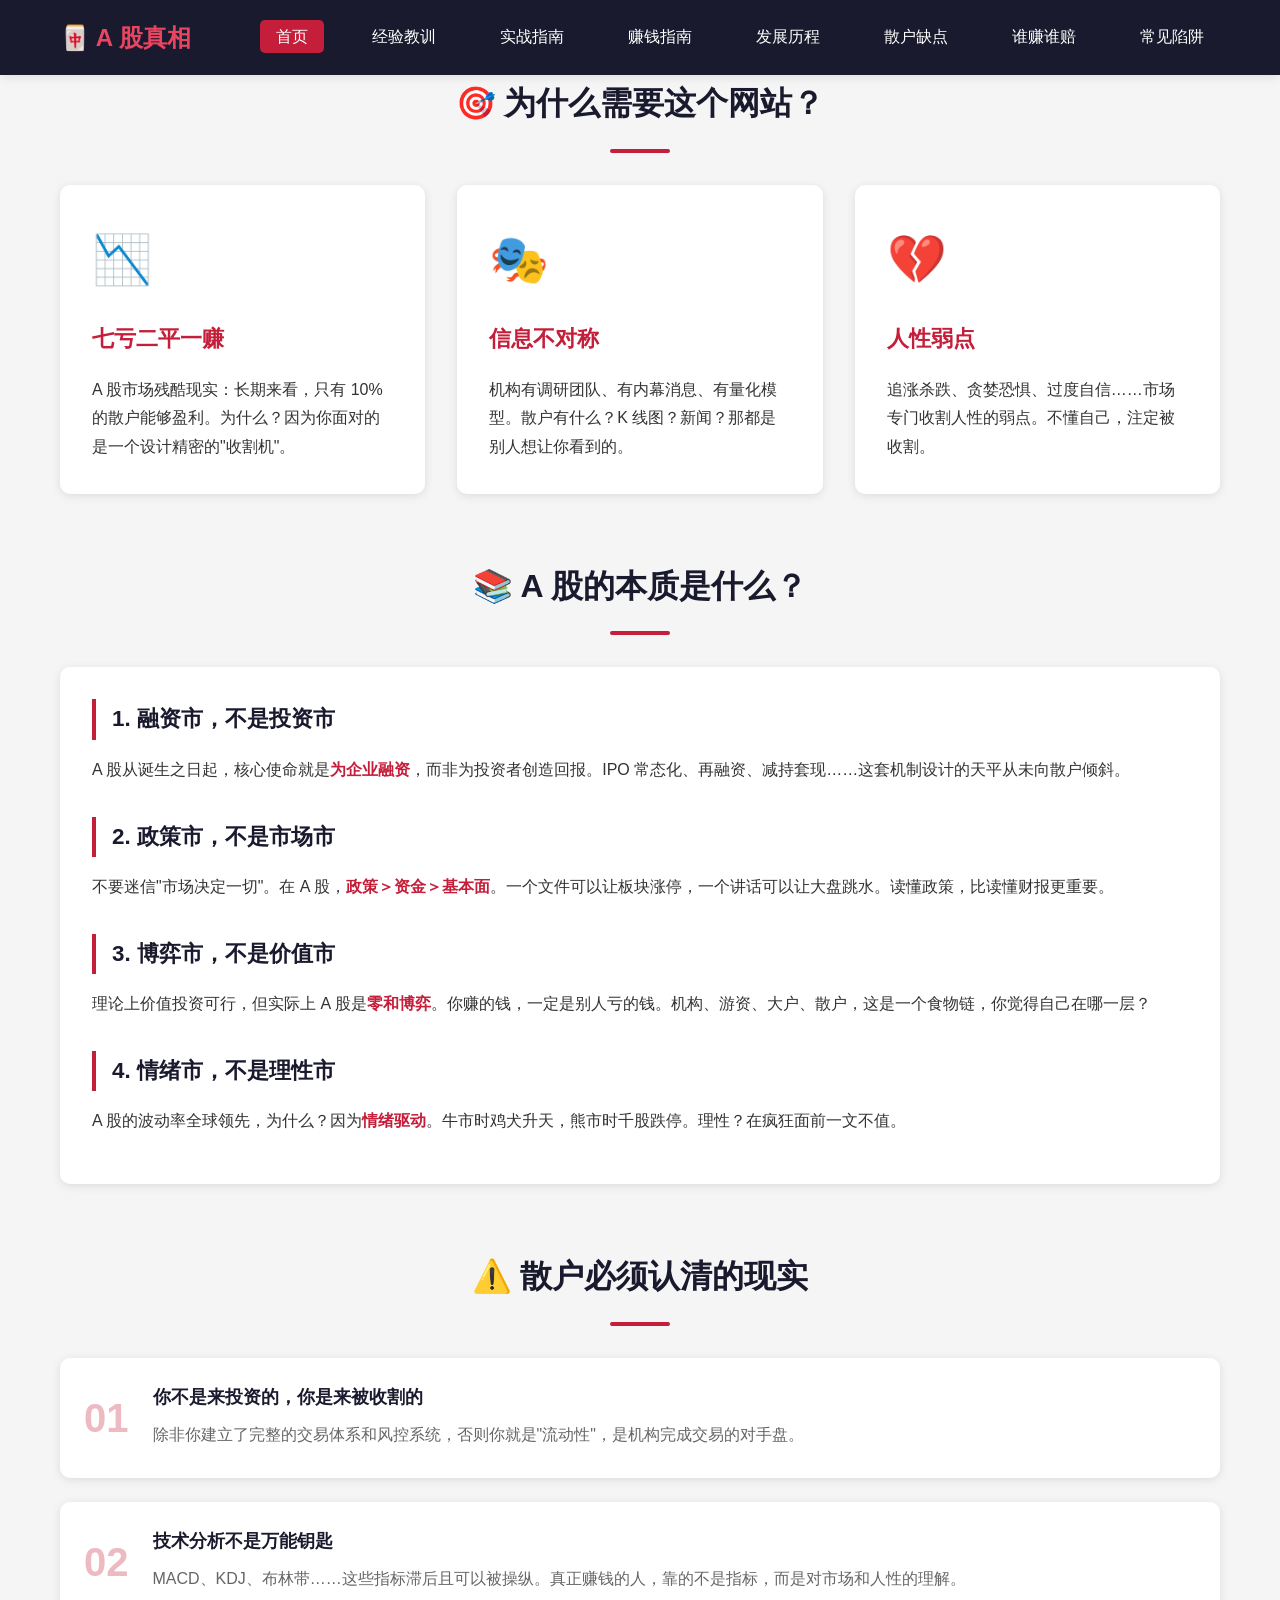
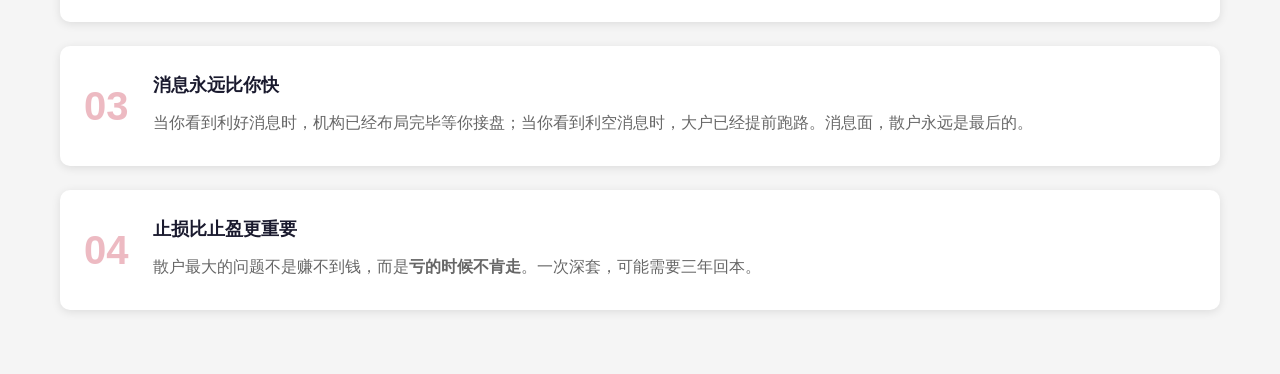
==== commit cde38c9c: "feat: 添加盈利相关样式与页面" ====
--- a/index.html
+++ b/index.html
@@ -17,6 +17,7 @@
                 <li><a href="profit-guide.html">赚钱指南</a></li>
                 <li><a href="history.html">发展历程</a></li>
                 <li><a href="shortcomings.html">散户缺点</a></li>
+                <li><a href="who-profits.html">谁赚谁赔</a></li>
                 <li><a href="traps.html">常见陷阱</a></li>
             </ul>
         </div>
--- a/css/style.css
+++ b/css/style.css
@@ -126,6 +126,10 @@
     background: linear-gradient(135deg, #1a1a2e 0%, #5a2e2e 100%);
 }
 
+.hero-profits {
+    background: linear-gradient(135deg, #1a1a2e 0%, #2e5a3a 100%);
+}
+
 /* ===== 主要内容区域 ===== */
 main {
     padding: 3rem 0;
@@ -1781,6 +1785,378 @@
     font-weight: bold;
 }
 
+/* ===== 谁赚谁赔页面 ===== */
+.data-highlight {
+    display: flex;
+    justify-content: center;
+    gap: 3rem;
+    margin: 2rem 0;
+    flex-wrap: wrap;
+}
+
+.data-item {
+    text-align: center;
+    padding: 1.5rem 2rem;
+    background: var(--bg-white);
+    border-radius: 10px;
+    box-shadow: var(--shadow);
+}
+
+.data-number {
+    display: block;
+    font-size: 3rem;
+    font-weight: bold;
+    color: var(--primary-color);
+}
+
+.data-number:first-child {
+    color: var(--danger-color);
+}
+
+.data-number:last-child {
+    color: var(--success-color);
+}
+
+.data-label {
+    font-size: 1rem;
+    color: var(--text-light);
+}
+
+.data-source {
+    text-align: center;
+    font-size: 0.85rem;
+    color: var(--text-light);
+    font-style: italic;
+}
+
+/* ===== 对比表格 ===== */
+.comparison-section {
+    margin-bottom: 3rem;
+}
+
+.comparison-table {
+    background: var(--bg-white);
+    border-radius: 10px;
+    box-shadow: var(--shadow);
+    overflow: hidden;
+}
+
+.comparison-header {
+    display: grid;
+    grid-template-columns: 1fr 1fr;
+    background: linear-gradient(135deg, var(--secondary-color), var(--primary-dark));
+}
+
+.comparison-col {
+    padding: 1.5rem;
+    text-align: center;
+    color: white;
+    font-size: 1.3rem;
+    font-weight: bold;
+}
+
+.winner-col {
+    background: linear-gradient(135deg, #2e7d32, #1b5e20);
+}
+
+.loser-col {
+    background: linear-gradient(135deg, #c62828, #8e0000);
+}
+
+.comparison-row {
+    display: grid;
+    grid-template-columns: 1fr 1fr;
+    border-bottom: 1px solid var(--border-color);
+}
+
+.comparison-row:last-child {
+    border-bottom: none;
+}
+
+.comparison-cell {
+    padding: 1.5rem;
+}
+
+.winner-cell {
+    background: #e8f5e9;
+    border-right: 1px solid var(--border-color);
+}
+
+.loser-cell {
+    background: #ffebee;
+}
+
+.comparison-cell h4 {
+    margin-top: 0;
+    margin-bottom: 0.5rem;
+}
+
+.winner-cell h4 {
+    color: #2e7d32;
+}
+
+.loser-cell h4 {
+    color: #c62828;
+}
+
+.comparison-cell p {
+    margin: 0;
+    color: var(--text-light);
+    font-size: 0.95rem;
+}
+
+/* ===== 赚钱特征 ===== */
+.winner-section,
+.loser-section {
+    margin-bottom: 3rem;
+}
+
+.winner-grid,
+.loser-grid {
+    display: grid;
+    grid-template-columns: repeat(auto-fit, minmax(300px, 1fr));
+    gap: 1.5rem;
+}
+
+.winner-card,
+.loser-card {
+    background: var(--bg-white);
+    padding: 1.5rem;
+    border-radius: 10px;
+    box-shadow: var(--shadow);
+}
+
+.winner-card {
+    border-left: 4px solid var(--success-color);
+}
+
+.loser-card {
+    border-left: 4px solid var(--danger-color);
+}
+
+.winner-icon,
+.loser-icon {
+    font-size: 2.5rem;
+    margin-bottom: 0.5rem;
+}
+
+.winner-card h3,
+.loser-card h3 {
+    margin: 0.5rem 0;
+}
+
+.winner-card h3 {
+    color: var(--success-color);
+}
+
+.loser-card h3 {
+    color: var(--danger-color);
+}
+
+.winner-card p,
+.loser-card p {
+    color: var(--text-light);
+    margin-bottom: 1rem;
+}
+
+.winner-example,
+.loser-example {
+    margin-top: 1rem;
+    padding: 1rem;
+    border-radius: 5px;
+}
+
+.winner-example {
+    background: #e8f5e9;
+    border-left: 4px solid var(--success-color);
+}
+
+.loser-example {
+    background: #ffebee;
+    border-left: 4px solid var(--danger-color);
+}
+
+.winner-example h5,
+.loser-example h5 {
+    margin: 0 0 0.5rem 0;
+    color: var(--secondary-color);
+}
+
+.winner-example p,
+.loser-example p {
+    margin: 0;
+    font-size: 0.9rem;
+}
+
+/* ===== 真实案例 ===== */
+.case-section {
+    margin-bottom: 3rem;
+}
+
+.case-grid {
+    display: grid;
+    grid-template-columns: repeat(auto-fit, minmax(350px, 1fr));
+    gap: 1.5rem;
+}
+
+.case-card {
+    background: var(--bg-white);
+    border-radius: 10px;
+    box-shadow: var(--shadow);
+    overflow: hidden;
+}
+
+.case-badge {
+    display: inline-block;
+    padding: 0.5rem 1rem;
+    border-radius: 20px;
+    font-weight: bold;
+    font-size: 0.85rem;
+    margin: 1rem 1rem 0.5rem;
+}
+
+.winner-badge {
+    background: #e8f5e9;
+    color: #2e7d32;
+}
+
+.loser-badge {
+    background: #ffebee;
+    color: #c62828;
+}
+
+.case-card h3 {
+    margin: 0.5rem 1rem 1rem;
+    color: var(--secondary-color);
+}
+
+.case-content {
+    padding: 0 1.5rem 1.5rem;
+}
+
+.case-content h4 {
+    color: var(--primary-color);
+    margin: 1rem 0 0.5rem;
+}
+
+.case-content ul {
+    list-style: disc;
+    margin-left: 1.5rem;
+}
+
+.case-content li {
+    margin-bottom: 0.5rem;
+    color: var(--text-light);
+}
+
+.case-content p {
+    color: var(--text-light);
+}
+
+/* ===== 核心区别 ===== */
+.core-difference {
+    background: var(--bg-white);
+    padding: 2rem;
+    border-radius: 10px;
+    box-shadow: var(--shadow);
+}
+
+.difference-grid {
+    display: grid;
+    grid-template-columns: repeat(auto-fit, minmax(300px, 1fr));
+    gap: 2rem;
+}
+
+.difference-card {
+    padding: 1.5rem;
+    border-radius: 10px;
+}
+
+.difference-card:first-child {
+    background: linear-gradient(135deg, rgba(46, 125, 50, 0.1), rgba(27, 94, 32, 0.1));
+    border: 2px solid var(--success-color);
+}
+
+.difference-card:last-child {
+    background: linear-gradient(135deg, rgba(198, 40, 40, 0.1), rgba(142, 0, 0, 0.1));
+    border: 2px solid var(--danger-color);
+}
+
+.difference-card h3 {
+    text-align: center;
+    margin-top: 0;
+}
+
+.difference-card:first-child h3 {
+    color: var(--success-color);
+}
+
+.difference-card:last-child h3 {
+    color: var(--danger-color);
+}
+
+.difference-card ul {
+    list-style: none;
+    margin: 0;
+    padding: 0;
+}
+
+.difference-card li {
+    padding: 0.8rem 0;
+    border-bottom: 1px dashed var(--border-color);
+    color: var(--text-color);
+}
+
+.difference-card li:last-child {
+    border-bottom: none;
+}
+
+.difference-card li strong {
+    color: var(--primary-color);
+}
+
+/* ===== 行动步骤 ===== */
+.action-steps {
+    display: grid;
+    grid-template-columns: repeat(auto-fit, minmax(280px, 1fr));
+    gap: 1.5rem;
+}
+
+.step-card {
+    background: var(--bg-white);
+    padding: 1.5rem;
+    border-radius: 10px;
+    box-shadow: var(--shadow);
+    position: relative;
+    overflow: hidden;
+}
+
+.step-number {
+    position: absolute;
+    top: -10px;
+    right: -10px;
+    width: 70px;
+    height: 70px;
+    background: linear-gradient(135deg, var(--success-color), #1b5e20);
+    color: white;
+    border-radius: 50%;
+    display: flex;
+    align-items: center;
+    justify-content: center;
+    font-size: 1.5rem;
+    font-weight: bold;
+}
+
+.step-card h3 {
+    color: var(--success-color);
+    margin-top: 0.5rem;
+}
+
+.step-card p {
+    color: var(--text-light);
+    font-size: 0.95rem;
+}
+
 .money-grid {
     display: grid;
     grid-template-columns: repeat(auto-fit, minmax(250px, 1fr));
@@ -2218,6 +2594,37 @@
     .action-grid {
         grid-template-columns: 1fr;
     }
+
+    .comparison-header,
+    .comparison-row {
+        grid-template-columns: 1fr;
+    }
+
+    .winner-cell,
+    .loser-cell {
+        border-right: none;
+        border-bottom: 1px solid var(--border-color);
+    }
+
+    .winner-grid,
+    .loser-grid,
+    .case-grid {
+        grid-template-columns: 1fr;
+    }
+
+    .difference-grid {
+        grid-template-columns: 1fr;
+    }
+
+    .data-highlight {
+        flex-direction: column;
+        align-items: center;
+        gap: 1rem;
+    }
+
+    .action-steps {
+        grid-template-columns: 1fr;
+    }
 }
 
 @media (max-width: 480px) {
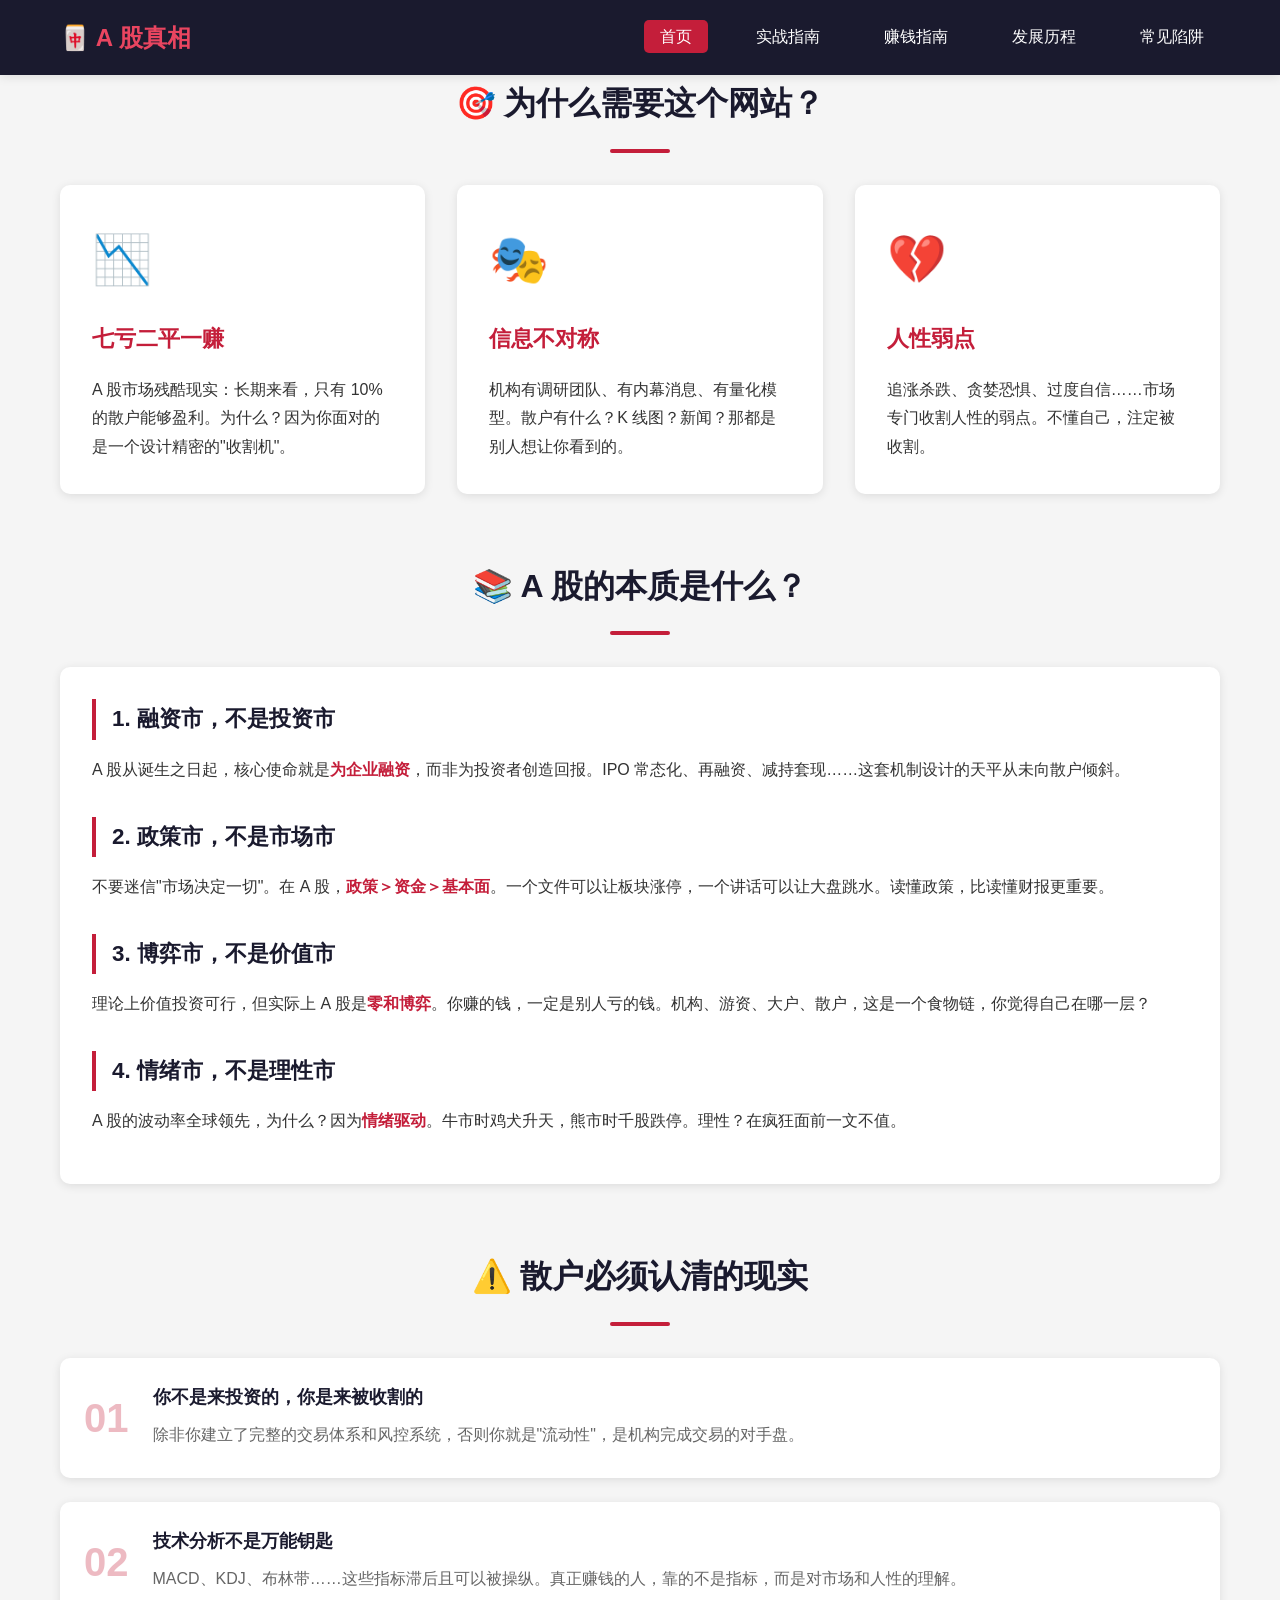
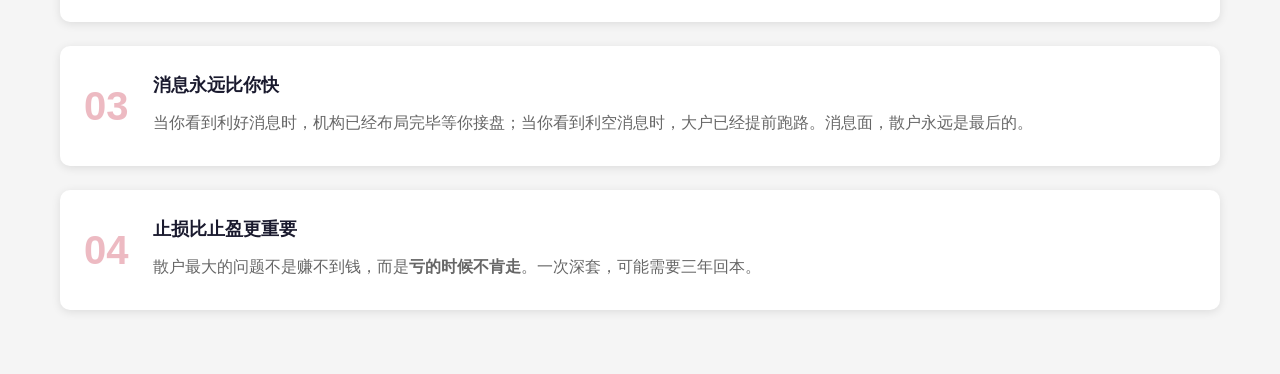
==== commit 0a6f7e9c: "refactor: 删除多余页面及内容" ====
--- a/index.html
+++ b/index.html
@@ -12,12 +12,9 @@
             <div class="logo">🀄 A 股真相</div>
             <ul class="nav-links">
                 <li><a href="index.html" class="active">首页</a></li>
-                <li><a href="lessons.html">经验教训</a></li>
                 <li><a href="guide.html">实战指南</a></li>
                 <li><a href="profit-guide.html">赚钱指南</a></li>
                 <li><a href="history.html">发展历程</a></li>
-                <li><a href="shortcomings.html">散户缺点</a></li>
-                <li><a href="who-profits.html">谁赚谁赔</a></li>
                 <li><a href="traps.html">常见陷阱</a></li>
             </ul>
         </div>
--- a/css/style.css
+++ b/css/style.css
@@ -122,14 +122,6 @@
     background: linear-gradient(135deg, #1a1a2e 0%, #5a4a1e 100%);
 }
 
-.hero-shortcomings {
-    background: linear-gradient(135deg, #1a1a2e 0%, #5a2e2e 100%);
-}
-
-.hero-profits {
-    background: linear-gradient(135deg, #1a1a2e 0%, #2e5a3a 100%);
-}
-
 /* ===== 主要内容区域 ===== */
 main {
     padding: 3rem 0;
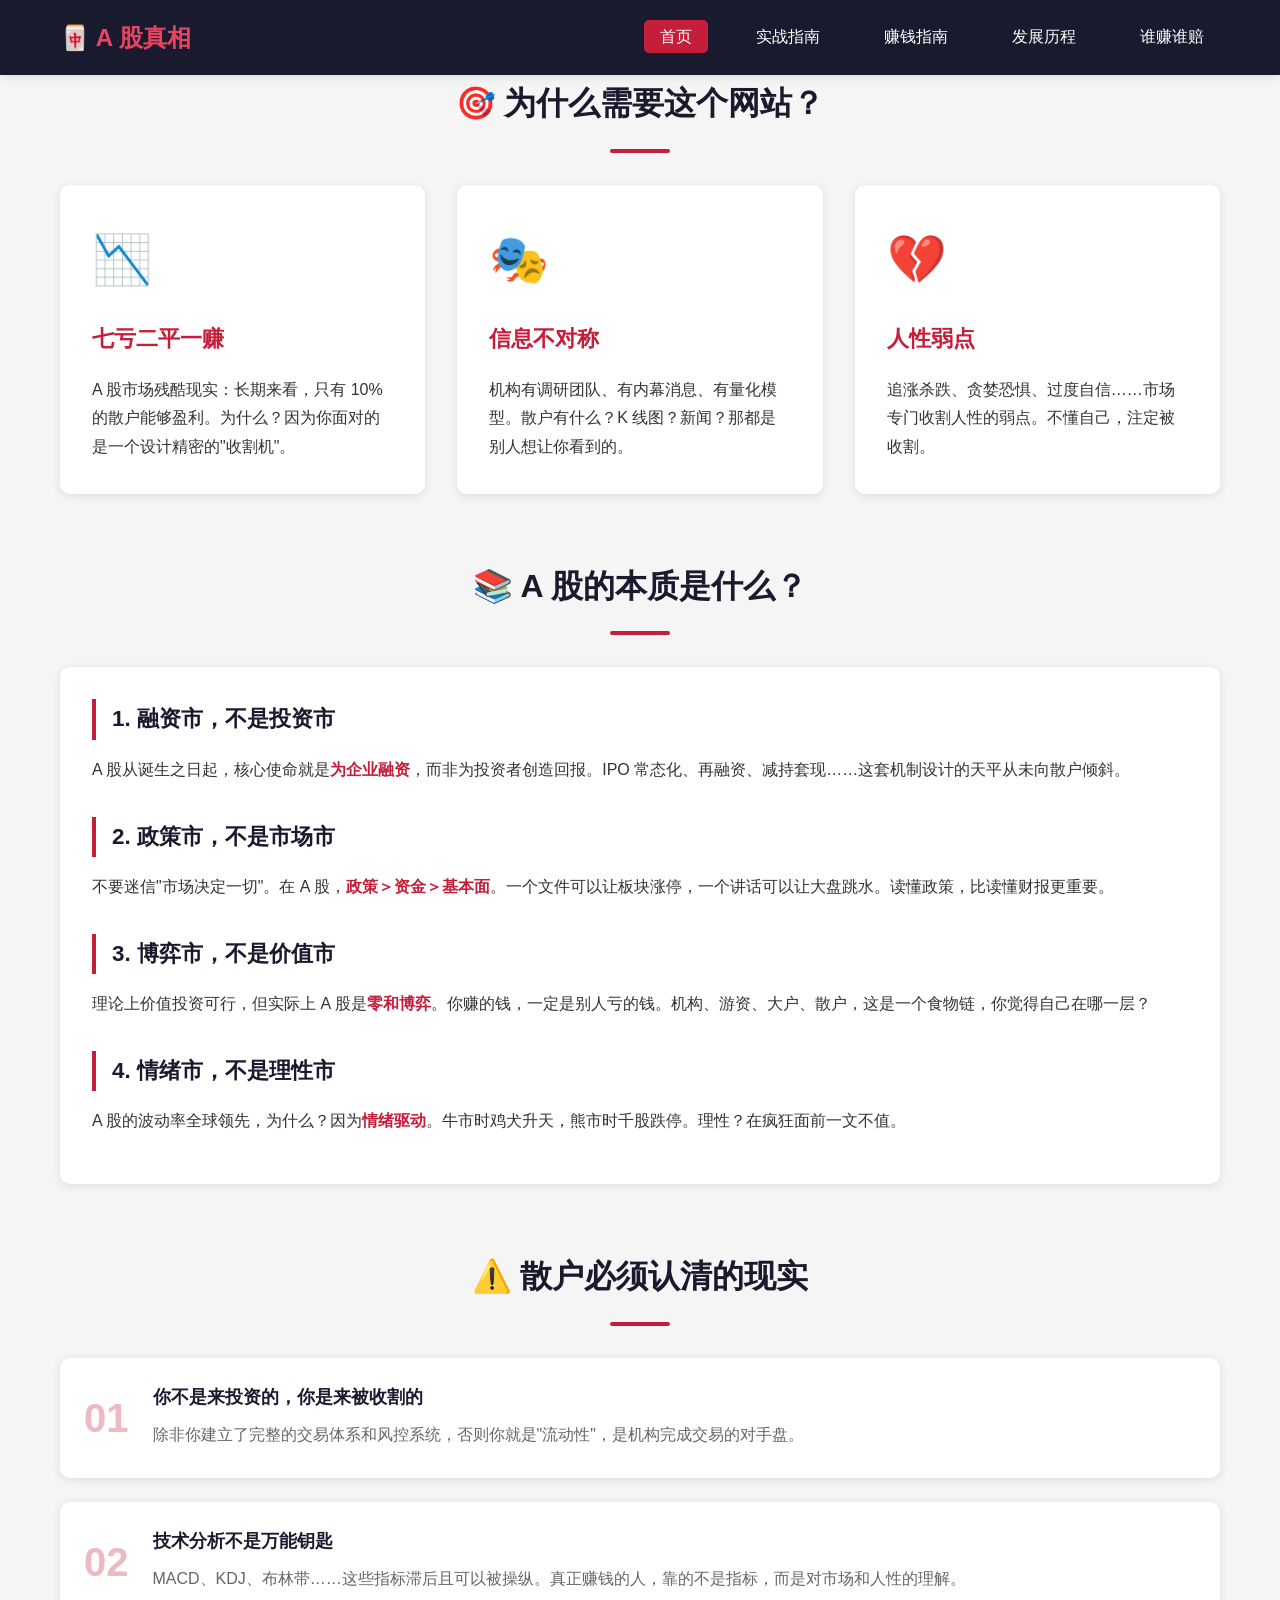
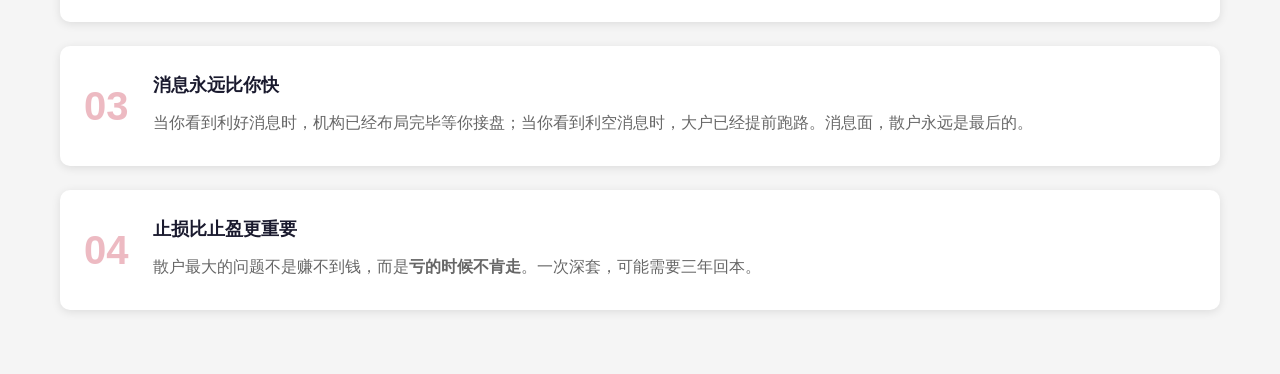
==== commit a12225fe: "refactor: 删除 traps.html 添加 who-profits.html" ====
--- a/index.html
+++ b/index.html
@@ -15,7 +15,7 @@
                 <li><a href="guide.html">实战指南</a></li>
                 <li><a href="profit-guide.html">赚钱指南</a></li>
                 <li><a href="history.html">发展历程</a></li>
-                <li><a href="traps.html">常见陷阱</a></li>
+                <li><a href="who-profits.html">谁赚谁赔</a></li>
             </ul>
         </div>
     </nav>
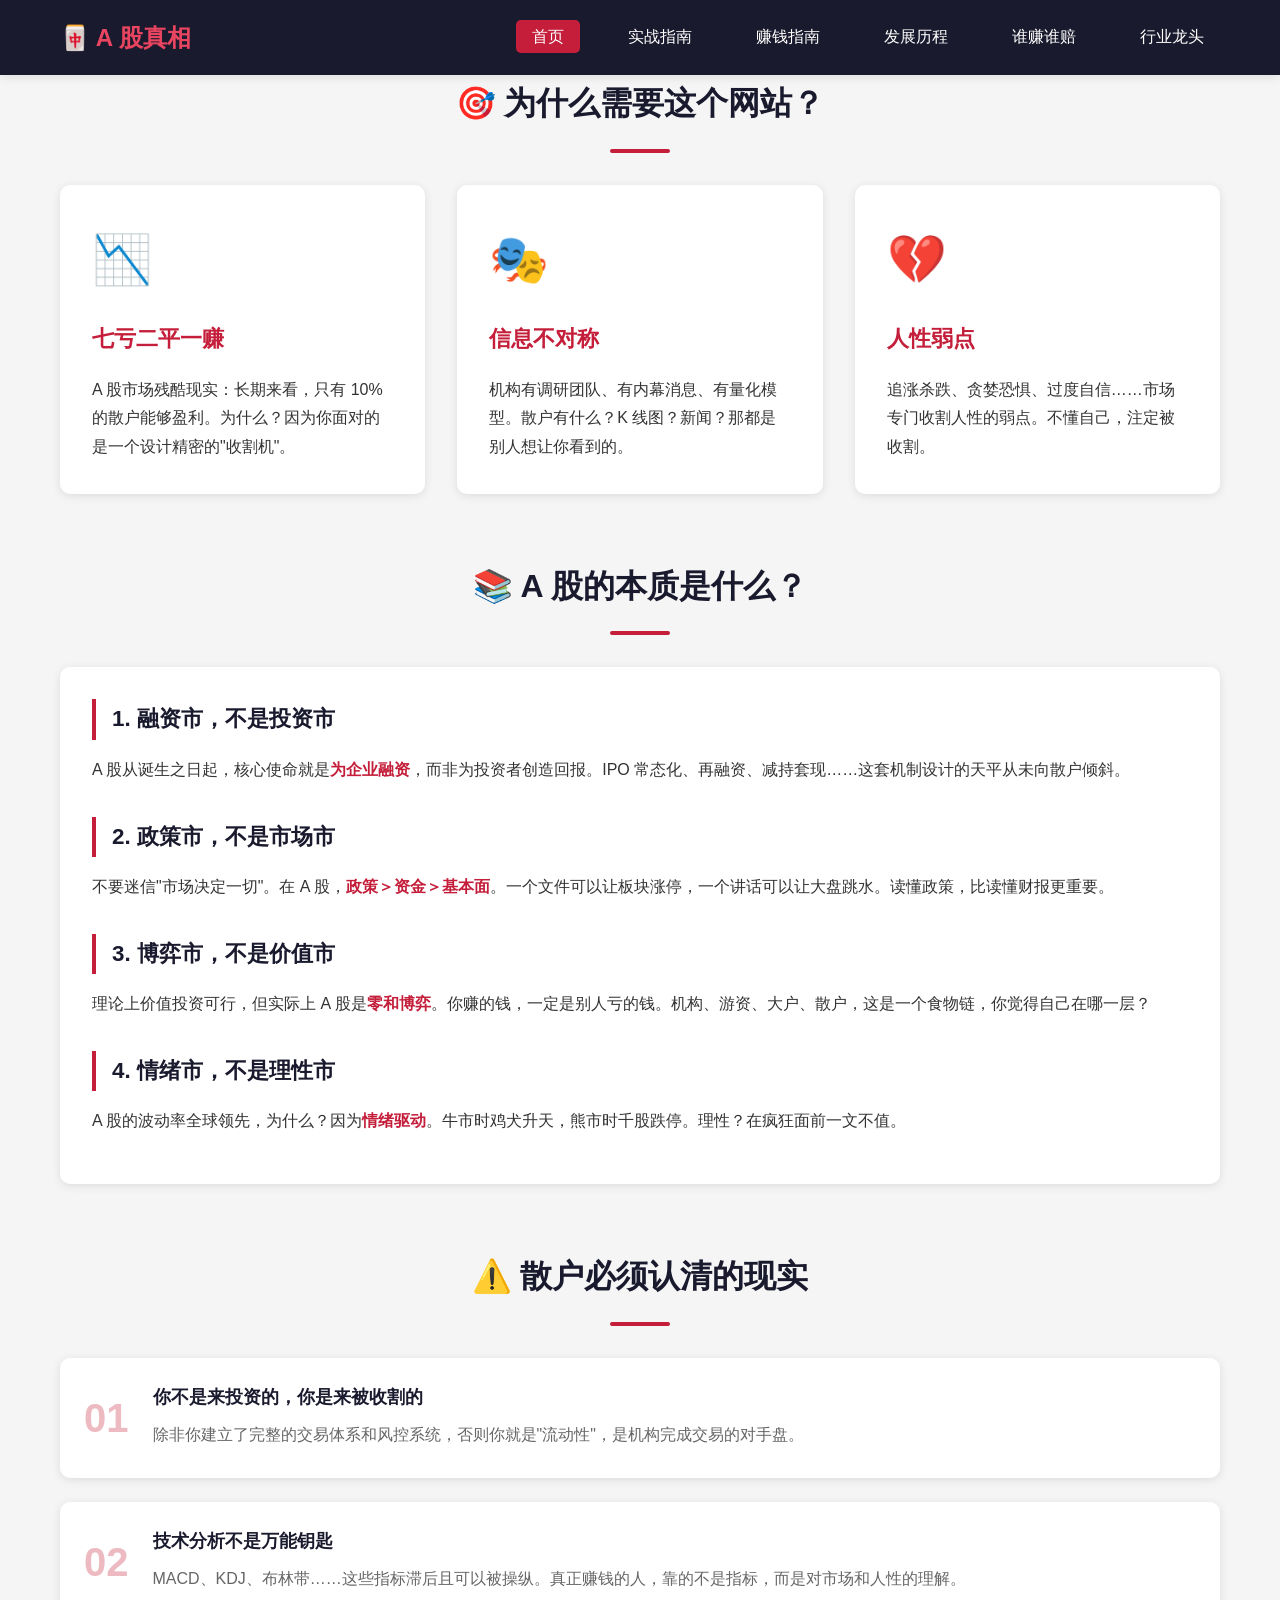
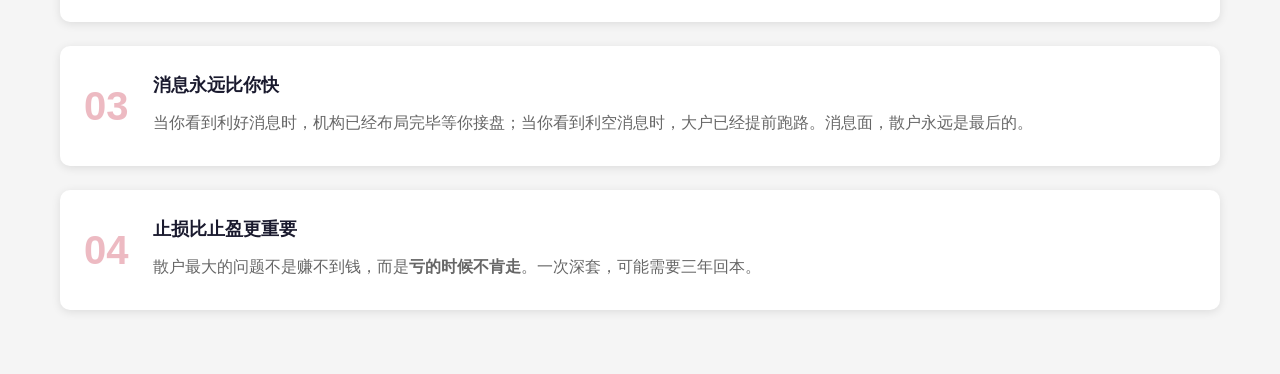
==== commit 16f99157: "feat: 更新样式并添加行业龙头页面" ====
--- a/index.html
+++ b/index.html
@@ -16,6 +16,7 @@
                 <li><a href="profit-guide.html">赚钱指南</a></li>
                 <li><a href="history.html">发展历程</a></li>
                 <li><a href="who-profits.html">谁赚谁赔</a></li>
+                <li><a href="leaders.html">行业龙头</a></li>
             </ul>
         </div>
     </nav>
--- a/css/style.css
+++ b/css/style.css
@@ -122,6 +122,875 @@
     background: linear-gradient(135deg, #1a1a2e 0%, #5a4a1e 100%);
 }
 
+/* ===== 行业龙头页面 ===== */
+.leaders-intro {
+    margin-bottom: 3rem;
+}
+
+.leaders-intro .highlight {
+    margin-top: 1rem;
+    padding: 1rem;
+    background: #fff3e0;
+    border-radius: 5px;
+    border-left: 4px solid var(--warning-color);
+}
+
+.industry-section {
+    margin-bottom: 3rem;
+}
+
+.industry-grid {
+    display: grid;
+    grid-template-columns: repeat(auto-fit, minmax(280px, 1fr));
+    gap: 1.5rem;
+}
+
+.leader-card {
+    background: var(--bg-white);
+    border-radius: 10px;
+    box-shadow: var(--shadow);
+    overflow: hidden;
+    transition: transform 0.3s ease, box-shadow 0.3s ease;
+}
+
+.leader-card:hover {
+    transform: translateY(-5px);
+    box-shadow: var(--shadow-lg);
+}
+
+.leader-header {
+    background: linear-gradient(135deg, var(--secondary-color), var(--primary-dark));
+    color: white;
+    padding: 1rem 1.5rem;
+    display: flex;
+    align-items: center;
+    gap: 1rem;
+}
+
+.leader-icon {
+    font-size: 2rem;
+}
+
+.leader-header h3 {
+    margin: 0;
+    color: white;
+    flex: 1;
+}
+
+.leader-code {
+    background: rgba(255, 255, 255, 0.2);
+    padding: 0.3rem 0.8rem;
+    border-radius: 20px;
+    font-size: 0.85rem;
+    font-weight: bold;
+}
+
+.leader-body {
+    padding: 1.5rem;
+}
+
+.leader-tags {
+    display: flex;
+    gap: 0.5rem;
+    margin-bottom: 1rem;
+    flex-wrap: wrap;
+}
+
+.tag {
+    padding: 0.2rem 0.8rem;
+    border-radius: 20px;
+    font-size: 0.8rem;
+    font-weight: bold;
+}
+
+.tag.primary {
+    background: #e3f2fd;
+    color: #1976d2;
+}
+
+.tag.success {
+    background: #e8f5e9;
+    color: #388e3c;
+}
+
+.leader-body p {
+    margin: 0.5rem 0;
+    color: var(--text-light);
+    font-size: 0.9rem;
+    line-height: 1.6;
+}
+
+.leader-body p:first-child {
+    margin-top: 0;
+}
+
+/* ===== 投资提示 ===== */
+.tips-section {
+    margin-bottom: 3rem;
+}
+
+.tips-grid {
+    display: grid;
+    grid-template-columns: repeat(auto-fit, minmax(250px, 1fr));
+    gap: 1.5rem;
+}
+
+.tip-card {
+    background: var(--bg-white);
+    padding: 1.5rem;
+    border-radius: 10px;
+    box-shadow: var(--shadow);
+    text-align: center;
+}
+
+.tip-icon {
+    font-size: 2.5rem;
+    margin-bottom: 0.5rem;
+}
+
+.tip-card h3 {
+    color: var(--primary-color);
+    margin: 0.5rem 0;
+}
+
+.tip-card p {
+    color: var(--text-light);
+    font-size: 0.9rem;
+    line-height: 1.6;
+}
+
+/* ===== 风险提示 ===== */
+.warning-section {
+    margin-bottom: 2rem;
+}
+
+.warning-box {
+    background: linear-gradient(135deg, #fff3e0, #ffe0b2);
+    padding: 1.5rem;
+    border-radius: 10px;
+    border: 2px solid var(--warning-color);
+}
+
+.warning-box p {
+    margin: 0.5rem 0;
+    color: var(--text-color);
+}
+
+.warning-box p:last-child {
+    margin-bottom: 0;
+}
+
+/* ===== 谁赚谁赔页面 ===== */
+/* 总览区域 */
+.overview-section {
+    margin-bottom: 3rem;
+}
+
+.overview-grid {
+    display: grid;
+    grid-template-columns: auto 1fr;
+    gap: 2rem;
+    align-items: center;
+}
+
+.overview-card {
+    background: var(--bg-white);
+    padding: 2rem;
+    border-radius: 10px;
+    box-shadow: var(--shadow);
+    display: flex;
+    flex-direction: column;
+    align-items: center;
+}
+
+/* 饼图 */
+.pie-chart {
+    width: 180px;
+    height: 180px;
+    border-radius: 50%;
+    background: conic-gradient(
+        #dc3545 0deg calc(360deg * 0.7),
+        #ffc107 calc(360deg * 0.7) calc(360deg * 0.9),
+        #28a745 calc(360deg * 0.9) 360deg
+    );
+    margin-bottom: 1.5rem;
+}
+
+.pie-legend {
+    display: flex;
+    flex-direction: column;
+    gap: 0.5rem;
+}
+
+.legend-item {
+    display: flex;
+    align-items: center;
+    gap: 0.5rem;
+    font-size: 0.9rem;
+}
+
+.legend-color {
+    width: 16px;
+    height: 16px;
+    border-radius: 3px;
+}
+
+.legend-color.loss { background: #dc3545; }
+.legend-color.break-even { background: #ffc107; }
+.legend-color.profit { background: #28a745; }
+
+.overview-text h3 {
+    color: var(--secondary-color);
+    margin-top: 0;
+}
+
+.overview-text p {
+    color: var(--text-light);
+    line-height: 1.8;
+}
+
+/* 流程图样式 */
+.flow-chart {
+    display: flex;
+    flex-direction: column;
+    gap: 1rem;
+    margin-bottom: 2rem;
+}
+
+.flow-item {
+    display: flex;
+    align-items: center;
+    gap: 1rem;
+    background: var(--bg-white);
+    padding: 1rem 1.5rem;
+    border-radius: 10px;
+    box-shadow: var(--shadow);
+}
+
+.flow-bar {
+    height: 40px;
+    border-radius: 5px;
+    min-width: 50px;
+    transition: width 0.5s ease;
+}
+
+.flow-loss .flow-bar { background: linear-gradient(90deg, #dc3545, #ff6b6b); }
+.flow-break .flow-bar { background: linear-gradient(90deg, #ffc107, #ffd93d); }
+.flow-profit .flow-bar { background: linear-gradient(90deg, #28a745, #6bc96b); }
+
+.flow-content {
+    flex: 1;
+    display: grid;
+    grid-template-columns: 120px 1fr 100px;
+    gap: 1rem;
+    align-items: center;
+}
+
+.flow-title {
+    display: flex;
+    align-items: center;
+    gap: 1rem;
+}
+
+.flow-range {
+    font-weight: bold;
+    color: var(--secondary-color);
+    min-width: 100px;
+}
+
+.flow-percent {
+    background: var(--bg-light);
+    padding: 0.2rem 0.6rem;
+    border-radius: 20px;
+    font-size: 0.85rem;
+    font-weight: bold;
+    color: var(--primary-color);
+}
+
+.flow-desc {
+    color: var(--text-light);
+    font-size: 0.9rem;
+}
+
+.flow-result {
+    font-weight: bold;
+    font-size: 0.9rem;
+}
+
+.flow-loss .flow-result { color: #dc3545; }
+.flow-break .flow-result { color: #ffc107; }
+.flow-profit .flow-result { color: #28a745; }
+
+.capital-summary {
+    background: var(--bg-white);
+    padding: 1.5rem;
+    border-radius: 10px;
+    box-shadow: var(--shadow);
+}
+
+.capital-summary h3 {
+    color: var(--secondary-color);
+    margin-top: 0;
+    margin-bottom: 1rem;
+}
+
+.capital-summary ul {
+    list-style: disc;
+    margin-left: 1.5rem;
+}
+
+.capital-summary li {
+    margin-bottom: 0.5rem;
+    color: var(--text-light);
+}
+
+/* ===== 表格样式 ===== */
+.table-container {
+    overflow-x: auto;
+    margin-bottom: 2rem;
+}
+
+.data-table {
+    width: 100%;
+    border-collapse: collapse;
+    background: var(--bg-white);
+    border-radius: 10px;
+    overflow: hidden;
+    box-shadow: var(--shadow);
+}
+
+.data-table thead {
+    background: linear-gradient(135deg, var(--secondary-color), var(--primary-dark));
+    color: white;
+}
+
+.data-table th {
+    padding: 1rem;
+    text-align: left;
+    font-weight: 600;
+    font-size: 0.95rem;
+}
+
+.data-table td {
+    padding: 1rem;
+    border-bottom: 1px solid var(--border-color);
+    vertical-align: middle;
+}
+
+.data-table tbody tr:hover {
+    background: var(--bg-light);
+}
+
+.data-table .job-icon {
+    margin-right: 0.5rem;
+}
+
+.profit-rate {
+    font-weight: bold;
+}
+
+.profit-rate.high { color: #28a745; }
+.profit-rate.medium { color: #ffc107; }
+.profit-rate.low { color: #dc3545; }
+
+.rating {
+    padding: 0.2rem 0.6rem;
+    border-radius: 20px;
+    font-size: 0.85rem;
+    font-weight: bold;
+}
+
+.rating.excellent { background: #d4edda; color: #155724; }
+.rating.good { background: #fff3cd; color: #856404; }
+.rating.average { background: #e2e3e5; color: #383d41; }
+.rating.poor { background: #f8d7da; color: #721c24; }
+
+/* ===== 条形图样式 ===== */
+.bar-chart-container {
+    background: var(--bg-white);
+    padding: 1.5rem;
+    border-radius: 10px;
+    box-shadow: var(--shadow);
+    margin-bottom: 1rem;
+}
+
+.bar-item {
+    display: grid;
+    grid-template-columns: 80px 1fr 50px;
+    gap: 1rem;
+    align-items: center;
+    margin-bottom: 1rem;
+}
+
+.bar-item:last-child {
+    margin-bottom: 0;
+}
+
+.bar-label {
+    font-weight: bold;
+    color: var(--secondary-color);
+    font-size: 0.95rem;
+}
+
+.bar-wrapper {
+    background: var(--bg-light);
+    border-radius: 10px;
+    height: 30px;
+    overflow: hidden;
+}
+
+.bar {
+    height: 100%;
+    border-radius: 10px;
+    transition: width 0.5s ease;
+}
+
+.bar.bar-low { background: linear-gradient(90deg, #dc3545, #ff6b6b); }
+.bar.bar-medium { background: linear-gradient(90deg, #ffc107, #ffd93d); }
+.bar.bar-high { background: linear-gradient(90deg, #28a745, #6bc96b); }
+
+.bar-value {
+    font-weight: bold;
+    text-align: right;
+}
+
+.chart-note {
+    text-align: center;
+    color: var(--text-light);
+    font-size: 0.9rem;
+    margin-top: 1rem;
+}
+
+/* ===== 职业分布 ===== */
+.job-grid {
+    display: grid;
+    gap: 1rem;
+    margin-bottom: 2rem;
+}
+
+.job-card {
+    background: var(--bg-white);
+    padding: 1rem 1.5rem;
+    border-radius: 10px;
+    box-shadow: var(--shadow);
+}
+
+.job-row {
+    display: flex;
+    align-items: center;
+    gap: 1.5rem;
+    flex-wrap: nowrap;
+}
+
+.job-icon {
+    font-size: 1.8rem;
+    min-width: 40px;
+}
+
+.job-title {
+    font-size: 1rem;
+    font-weight: bold;
+    color: var(--secondary-color);
+    min-width: 100px;
+}
+
+.job-percent {
+    color: var(--primary-color);
+    font-weight: bold;
+    min-width: 80px;
+}
+
+.job-desc {
+    font-size: 0.9rem;
+    color: var(--text-light);
+    flex: 1;
+    white-space: nowrap;
+    overflow: hidden;
+    text-overflow: ellipsis;
+}
+
+.job-result {
+    padding: 0.3rem 0.8rem;
+    border-radius: 5px;
+    font-weight: bold;
+    white-space: nowrap;
+}
+
+.job-summary {
+    background: var(--bg-white);
+    padding: 1.5rem;
+    border-radius: 10px;
+    box-shadow: var(--shadow);
+}
+
+.job-summary h3 {
+    color: var(--secondary-color);
+    margin-top: 0;
+    margin-bottom: 1rem;
+}
+
+.job-summary ul {
+    list-style: disc;
+    margin-left: 1.5rem;
+}
+
+.job-summary li {
+    margin-bottom: 0.5rem;
+    color: var(--text-light);
+}
+
+/* ===== 年龄分布 ===== */
+.age-grid {
+    display: grid;
+    gap: 1rem;
+    margin-bottom: 2rem;
+}
+
+.age-card {
+    background: var(--bg-white);
+    padding: 1rem 1.5rem;
+    border-radius: 10px;
+    box-shadow: var(--shadow);
+}
+
+.age-row {
+    display: flex;
+    align-items: center;
+    gap: 1.5rem;
+    flex-wrap: nowrap;
+}
+
+.age-range {
+    font-size: 1rem;
+    font-weight: bold;
+    color: var(--primary-color);
+    min-width: 90px;
+}
+
+.age-percent {
+    color: var(--secondary-color);
+    font-weight: bold;
+    min-width: 80px;
+}
+
+.age-desc {
+    font-size: 0.9rem;
+    color: var(--text-light);
+    flex: 1;
+    white-space: nowrap;
+    overflow: hidden;
+    text-overflow: ellipsis;
+}
+
+.age-result {
+    padding: 0.3rem 0.8rem;
+    border-radius: 5px;
+    font-weight: bold;
+    white-space: nowrap;
+}
+
+.age-tip {
+    font-size: 0.85rem;
+    padding: 0.3rem 0.8rem;
+    background: #e3f2fd;
+    border-radius: 5px;
+    white-space: nowrap;
+}
+
+.age-summary {
+    background: var(--bg-white);
+    padding: 1.5rem;
+    border-radius: 10px;
+    box-shadow: var(--shadow);
+}
+
+.age-summary h3 {
+    color: var(--secondary-color);
+    margin-top: 0;
+    margin-bottom: 1rem;
+}
+
+.age-summary ul {
+    list-style: disc;
+    margin-left: 1.5rem;
+}
+
+.age-summary li {
+    margin-bottom: 0.5rem;
+    color: var(--text-light);
+}
+
+/* ===== 性别对比 ===== */
+.gender-comparison {
+    display: grid;
+    grid-template-columns: repeat(auto-fit, minmax(300px, 1fr));
+    gap: 2rem;
+    margin-bottom: 2rem;
+}
+
+.gender-card {
+    background: var(--bg-white);
+    border-radius: 10px;
+    box-shadow: var(--shadow);
+    overflow: hidden;
+}
+
+.gender-card.male {
+    border-top: 5px solid #2196f3;
+}
+
+.gender-card.female {
+    border-top: 5px solid #e91e63;
+}
+
+.gender-header {
+    background: var(--bg-light);
+    padding: 1.5rem;
+    text-align: center;
+}
+
+.gender-icon {
+    font-size: 3rem;
+    display: block;
+    margin-bottom: 0.5rem;
+}
+
+.gender-header h3 {
+    margin: 0.5rem 0;
+    color: var(--secondary-color);
+}
+
+.gender-percent {
+    color: var(--primary-color);
+    font-weight: bold;
+    font-size: 1.1rem;
+}
+
+.gender-stats {
+    padding: 1.5rem;
+}
+
+.stat-row {
+    display: grid;
+    grid-template-columns: 80px 1fr 70px;
+    gap: 1rem;
+    align-items: center;
+    margin-bottom: 1rem;
+}
+
+.stat-row:last-child {
+    margin-bottom: 0;
+}
+
+.stat-label {
+    color: var(--text-light);
+    font-size: 0.9rem;
+}
+
+.stat-bar-bg {
+    background: var(--bg-light);
+    height: 20px;
+    border-radius: 10px;
+    overflow: hidden;
+}
+
+.stat-bar {
+    height: 100%;
+    background: linear-gradient(90deg, #2196f3, #64b5f6);
+    border-radius: 10px;
+    transition: width 0.5s ease;
+}
+
+.stat-bar.short { background: linear-gradient(90deg, #ff9800, #ffb74d); }
+.stat-bar.long { background: linear-gradient(90deg, #e91e63, #f48fb1); }
+.stat-bar.low { background: linear-gradient(90deg, #dc3545, #ef5350); }
+.stat-bar.medium { background: linear-gradient(90deg, #ffc107, #ffd54f); }
+
+.stat-value {
+    font-weight: bold;
+    font-size: 0.9rem;
+    text-align: right;
+}
+
+.stat-value.danger { color: #dc3545; }
+.stat-value.success { color: #28a745; }
+
+.gender-desc {
+    padding: 0 1.5rem 1.5rem;
+    color: var(--text-light);
+    font-size: 0.95rem;
+    line-height: 1.7;
+}
+
+/* ===== 综合画像 ===== */
+.profile-section {
+    margin-bottom: 2rem;
+}
+
+.profile-grid {
+    display: grid;
+    grid-template-columns: repeat(auto-fit, minmax(350px, 1fr));
+    gap: 2rem;
+}
+
+.profile-card {
+    background: var(--bg-white);
+    padding: 2rem;
+    border-radius: 10px;
+    box-shadow: var(--shadow);
+}
+
+.profile-card.best {
+    background: linear-gradient(135deg, rgba(46, 125, 50, 0.05), rgba(27, 94, 32, 0.05));
+    border: 2px solid var(--success-color);
+}
+
+.profile-card.worst {
+    background: linear-gradient(135deg, rgba(198, 40, 40, 0.05), rgba(142, 0, 0, 0.05));
+    border: 2px solid var(--danger-color);
+}
+
+.profile-title {
+    font-size: 1.3rem;
+    font-weight: bold;
+    margin-top: 0;
+    margin-bottom: 1.5rem;
+    text-align: center;
+}
+
+/* 流程图样式 */
+.profile-flow {
+    display: flex;
+    align-items: center;
+    justify-content: center;
+    flex-wrap: wrap;
+    gap: 0.5rem;
+    margin-bottom: 1.5rem;
+    padding: 1rem;
+    background: var(--bg-light);
+    border-radius: 10px;
+}
+
+.profile-step {
+    display: flex;
+    flex-direction: column;
+    align-items: center;
+    gap: 0.3rem;
+    padding: 0.5rem 1rem;
+    background: var(--bg-white);
+    border-radius: 8px;
+    box-shadow: var(--shadow);
+}
+
+.step-icon {
+    font-size: 1.5rem;
+}
+
+.profile-step span:last-child {
+    font-size: 0.85rem;
+    color: var(--text-light);
+    white-space: nowrap;
+}
+
+.profile-arrow {
+    color: var(--primary-color);
+    font-size: 1.2rem;
+    font-weight: bold;
+}
+
+.profile-features {
+    text-align: center;
+    color: var(--text-light);
+    font-size: 0.95rem;
+    line-height: 1.8;
+}
+
+.profile-features strong {
+    color: var(--secondary-color);
+    display: block;
+    margin-bottom: 0.5rem;
+}
+
+.gender-summary {
+    background: var(--bg-white);
+    padding: 1.5rem;
+    border-radius: 10px;
+    box-shadow: var(--shadow);
+    margin-bottom: 2rem;
+}
+
+.gender-summary h3 {
+    color: var(--secondary-color);
+    margin-top: 0;
+    margin-bottom: 1rem;
+}
+
+.gender-summary ul {
+    list-style: disc;
+    margin-left: 1.5rem;
+}
+
+.gender-summary li {
+    margin-bottom: 0.5rem;
+    color: var(--text-light);
+}
+
+/* ===== 综合画像 ===== */
+.profile-section {
+    margin-bottom: 2rem;
+}
+
+.profile-grid {
+    display: grid;
+    grid-template-columns: repeat(auto-fit, minmax(300px, 1fr));
+    gap: 2rem;
+}
+
+.profile-card {
+    background: var(--bg-white);
+    padding: 2rem;
+    border-radius: 10px;
+    box-shadow: var(--shadow);
+}
+
+.profile-card.best {
+    background: linear-gradient(135deg, rgba(46, 125, 50, 0.05), rgba(27, 94, 32, 0.05));
+    border: 2px solid var(--success-color);
+}
+
+.profile-card.worst {
+    background: linear-gradient(135deg, rgba(198, 40, 40, 0.05), rgba(142, 0, 0, 0.05));
+    border: 2px solid var(--danger-color);
+}
+
+.profile-title {
+    font-size: 1.3rem;
+    font-weight: bold;
+    margin-top: 0;
+    margin-bottom: 1.5rem;
+    text-align: center;
+}
+
+.profile-card ul {
+    list-style: none;
+    margin: 0;
+    padding: 0;
+}
+
+.profile-card li {
+    padding: 0.8rem 0;
+    border-bottom: 1px dashed var(--border-color);
+    color: var(--text-color);
+}
+
+.profile-card li:last-child {
+    border-bottom: none;
+}
+
+.profile-card li strong {
+    color: var(--primary-color);
+}
+
 /* ===== 主要内容区域 ===== */
 main {
     padding: 3rem 0;
@@ -2510,6 +3379,127 @@
         text-align: center;
     }
 
+    .capital-grid,
+    .job-grid,
+    .age-grid {
+        gap: 0.8rem;
+    }
+
+    .capital-row,
+    .job-row,
+    .age-row {
+        flex-wrap: wrap;
+        gap: 0.8rem;
+    }
+
+    .capital-range,
+    .capital-percent,
+    .capital-desc,
+    .capital-result,
+    .job-title,
+    .job-percent,
+    .job-desc,
+    .job-result,
+    .age-range,
+    .age-percent,
+    .age-desc,
+    .age-result,
+    .age-tip {
+        white-space: normal;
+        overflow: visible;
+        text-overflow: clip;
+    }
+
+    .capital-desc,
+    .job-desc,
+    .age-desc {
+        flex: 1 1 100%;
+    }
+
+    .industry-grid,
+    .tips-grid {
+        grid-template-columns: 1fr;
+    }
+
+    .leader-header {
+        flex-wrap: wrap;
+    }
+
+    .leader-code {
+        width: 100%;
+        text-align: center;
+        margin-top: 0.5rem;
+    }
+
+    .overview-grid {
+        grid-template-columns: 1fr;
+        text-align: center;
+    }
+
+    .pie-chart {
+        width: 150px;
+        height: 150px;
+    }
+
+    .flow-content {
+        grid-template-columns: 1fr;
+        gap: 0.5rem;
+    }
+
+    .flow-title {
+        flex-direction: column;
+        align-items: flex-start;
+        gap: 0.3rem;
+    }
+
+    .bar-item {
+        grid-template-columns: 60px 1fr 40px;
+        gap: 0.5rem;
+    }
+
+    .bar-label {
+        font-size: 0.85rem;
+    }
+
+    .data-table {
+        font-size: 0.85rem;
+    }
+
+    .data-table th,
+    .data-table td {
+        padding: 0.8rem 0.5rem;
+    }
+
+    .stat-row {
+        grid-template-columns: 60px 1fr 50px;
+        gap: 0.5rem;
+    }
+
+    .stat-label {
+        font-size: 0.8rem;
+    }
+
+    .profile-flow {
+        flex-direction: column;
+    }
+
+    .profile-arrow {
+        transform: rotate(90deg);
+    }
+
+    .gender-comparison {
+        grid-template-columns: 1fr;
+    }
+
+    .profile-grid {
+        grid-template-columns: 1fr;
+    }
+
+    .stat-item {
+        flex-direction: column;
+        gap: 0.3rem;
+    }
+
     .concept-content {
         grid-template-columns: 1fr;
     }
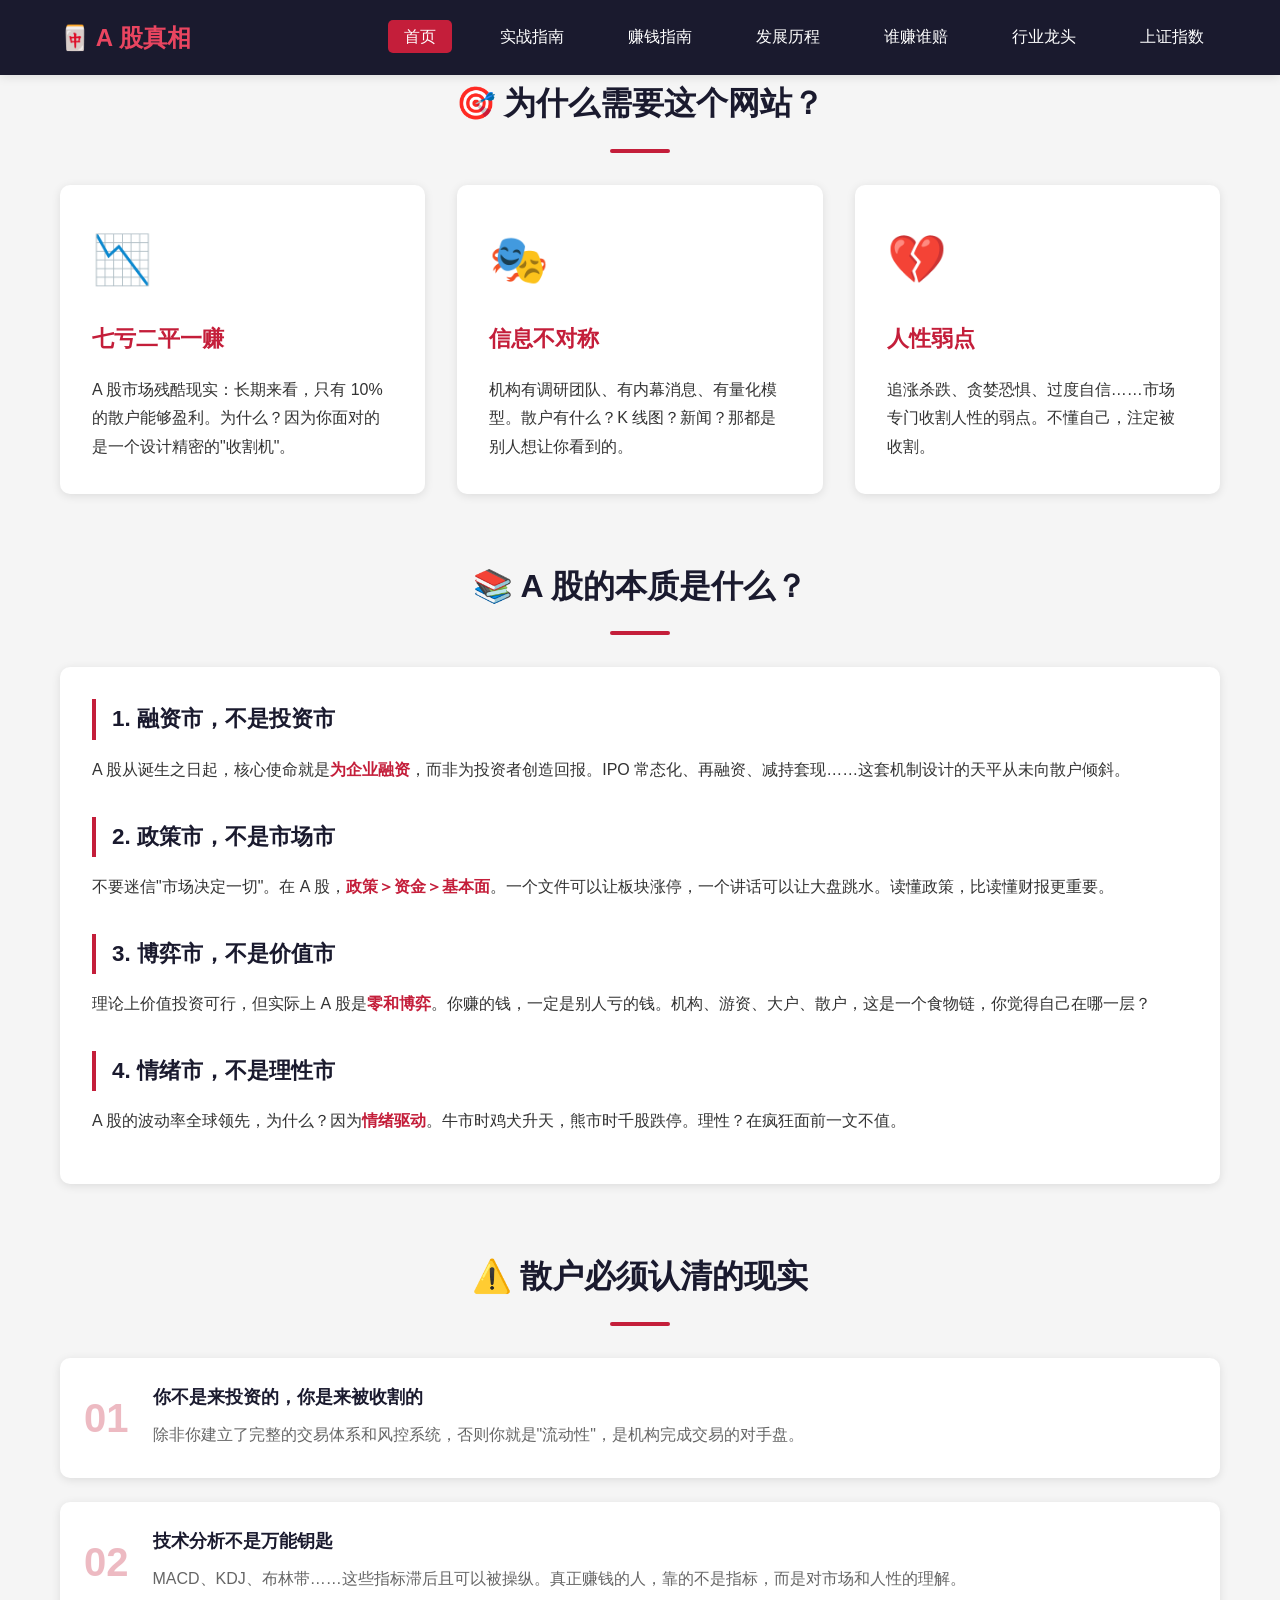
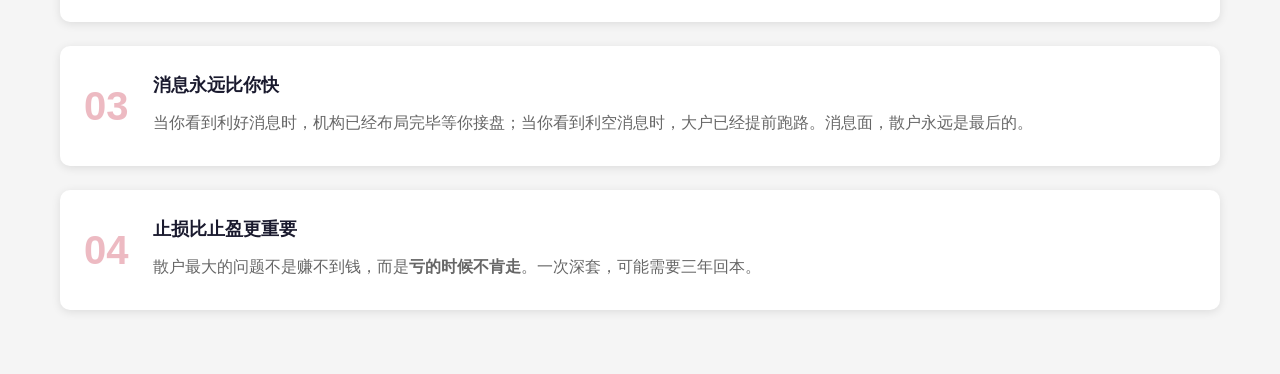
==== commit 77a20ce1: "feat: 添加上证指数页面及样式" ====
--- a/index.html
+++ b/index.html
@@ -17,6 +17,7 @@
                 <li><a href="history.html">发展历程</a></li>
                 <li><a href="who-profits.html">谁赚谁赔</a></li>
                 <li><a href="leaders.html">行业龙头</a></li>
+                <li><a href="shanghai-index.html">上证指数</a></li>
             </ul>
         </div>
     </nav>
--- a/css/style.css
+++ b/css/style.css
@@ -3666,11 +3666,11 @@
     footer {
         display: none;
     }
-    
+
     body {
         background: white;
     }
-    
+
     .card,
     .content-box,
     .lesson-card {
@@ -3678,3 +3678,140 @@
         border: 1px solid #ddd;
     }
 }
+
+/* ===== 上证指数页面样式 ===== */
+.index-intro .info-grid {
+    display: grid;
+    grid-template-columns: repeat(auto-fit, minmax(200px, 1fr));
+    gap: 1rem;
+    margin-top: 1.5rem;
+}
+
+.info-card {
+    background: var(--bg-white);
+    padding: 1.5rem;
+    border-radius: 10px;
+    box-shadow: var(--shadow);
+    text-align: center;
+    border-top: 4px solid var(--primary-color);
+}
+
+.info-card h4 {
+    color: var(--secondary-color);
+    margin-bottom: 0.5rem;
+    font-size: 1rem;
+}
+
+.info-card p {
+    color: var(--primary-color);
+    font-weight: bold;
+    font-size: 1.2rem;
+    margin: 0;
+}
+
+.example-box {
+    background: var(--bg-light);
+    padding: 1.5rem;
+    border-radius: 10px;
+    border-left: 4px solid var(--accent-color);
+    margin: 1rem 0;
+}
+
+.limitation-list {
+    display: flex;
+    flex-direction: column;
+    gap: 1rem;
+}
+
+.limitation-item {
+    display: flex;
+    gap: 1.5rem;
+    align-items: flex-start;
+    background: var(--bg-white);
+    padding: 1.5rem;
+    border-radius: 10px;
+    box-shadow: var(--shadow);
+}
+
+.limitation-num {
+    font-size: 2rem;
+    font-weight: bold;
+    color: var(--primary-color);
+    opacity: 0.3;
+    min-width: 50px;
+}
+
+.limitation-text h4 {
+    color: var(--secondary-color);
+    margin-bottom: 0.5rem;
+}
+
+.limitation-text p {
+    color: var(--text-light);
+    margin: 0;
+    line-height: 1.7;
+}
+
+.index-grid {
+    display: grid;
+    grid-template-columns: repeat(auto-fit, minmax(250px, 1fr));
+    gap: 1.5rem;
+}
+
+.index-card {
+    background: var(--bg-white);
+    padding: 1.5rem;
+    border-radius: 10px;
+    box-shadow: var(--shadow);
+    border-left: 4px solid var(--primary-color);
+    transition: transform 0.3s ease, box-shadow 0.3s ease;
+}
+
+.index-card:hover {
+    transform: translateY(-5px);
+    box-shadow: var(--shadow-lg);
+}
+
+.index-card h4 {
+    color: var(--secondary-color);
+    margin-bottom: 0.5rem;
+    font-size: 1.1rem;
+}
+
+.index-code {
+    color: var(--primary-color);
+    font-weight: bold;
+    font-size: 0.9rem;
+    margin-bottom: 0.5rem;
+}
+
+.index-card p {
+    color: var(--text-light);
+    font-size: 0.9rem;
+    line-height: 1.6;
+    margin: 0;
+}
+
+.grid-2 {
+    display: grid;
+    grid-template-columns: repeat(auto-fit, minmax(280px, 1fr));
+    gap: 1.5rem;
+    margin-top: 1.5rem;
+}
+
+/* 响应式 */
+@media (max-width: 768px) {
+    .limitation-item {
+        flex-direction: column;
+        gap: 0.5rem;
+    }
+
+    .limitation-num {
+        font-size: 1.5rem;
+        min-width: 40px;
+    }
+
+    .index-grid {
+        grid-template-columns: 1fr;
+    }
+}
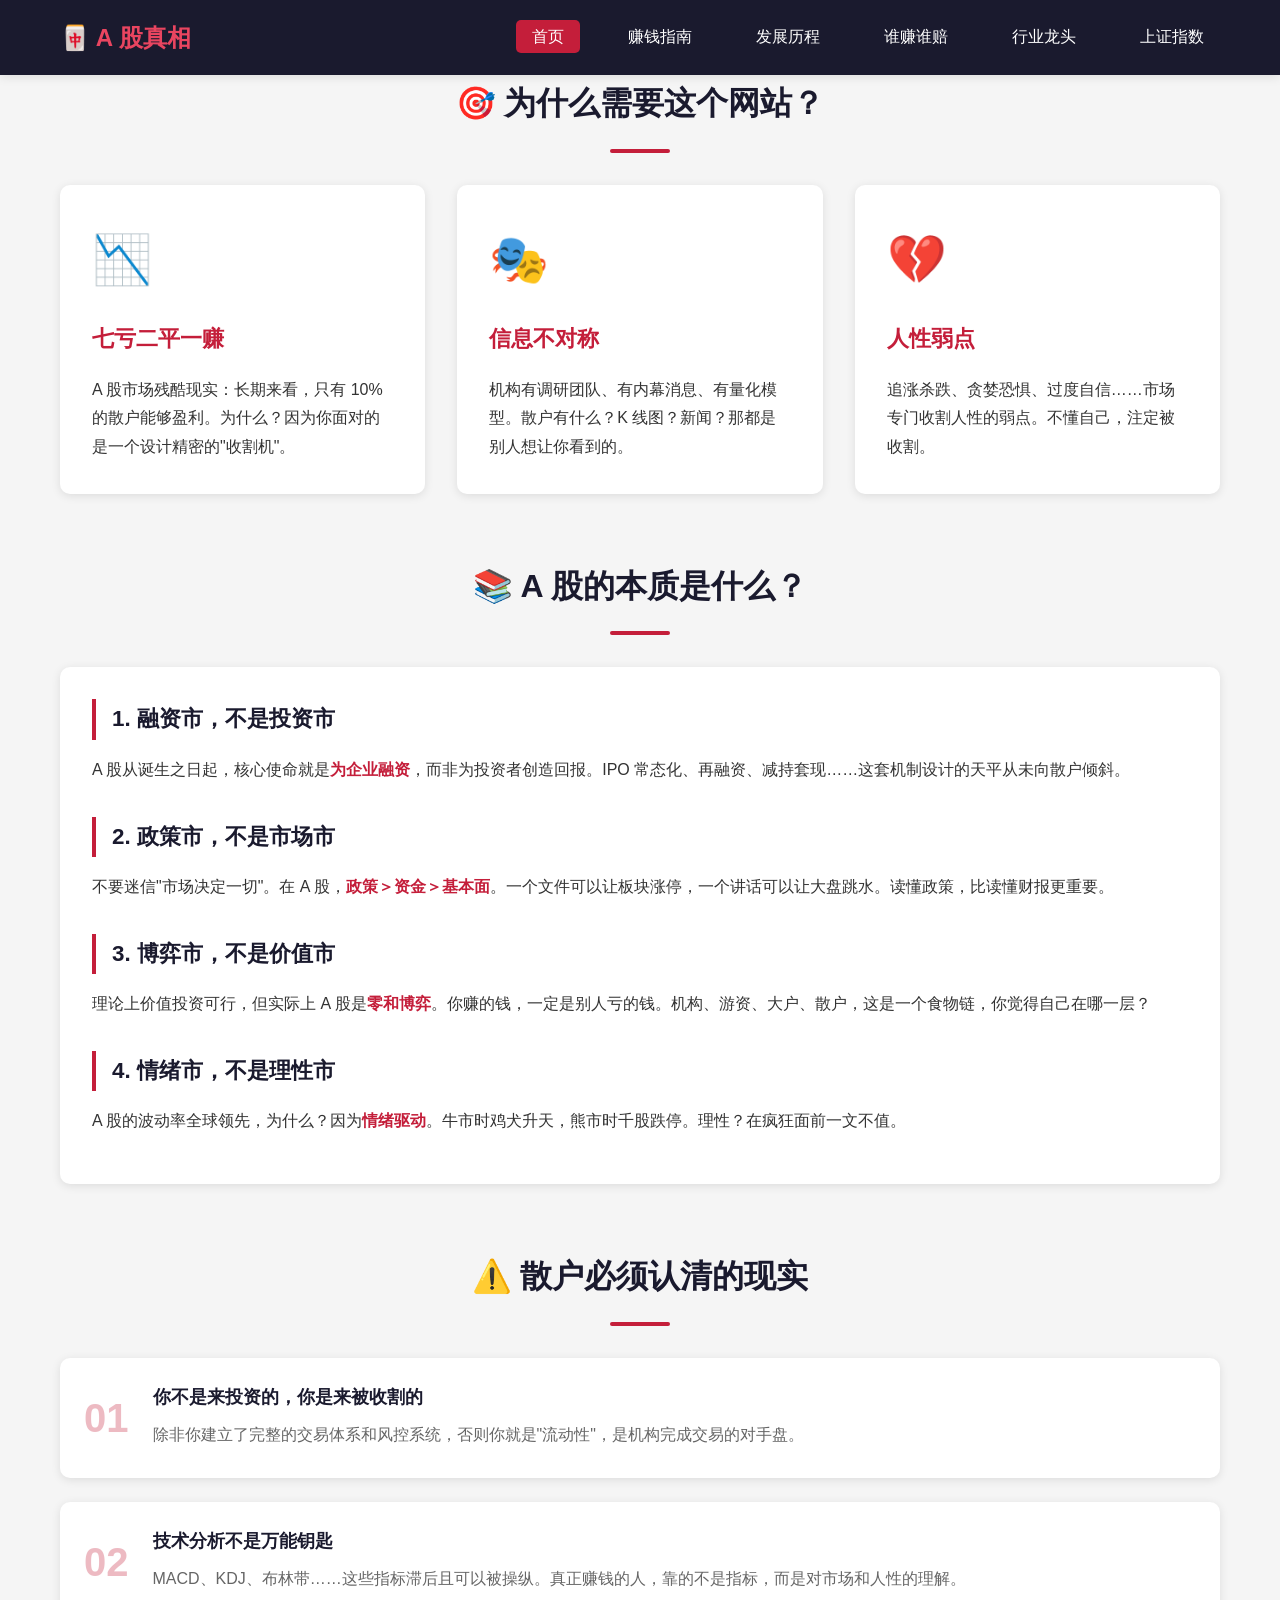
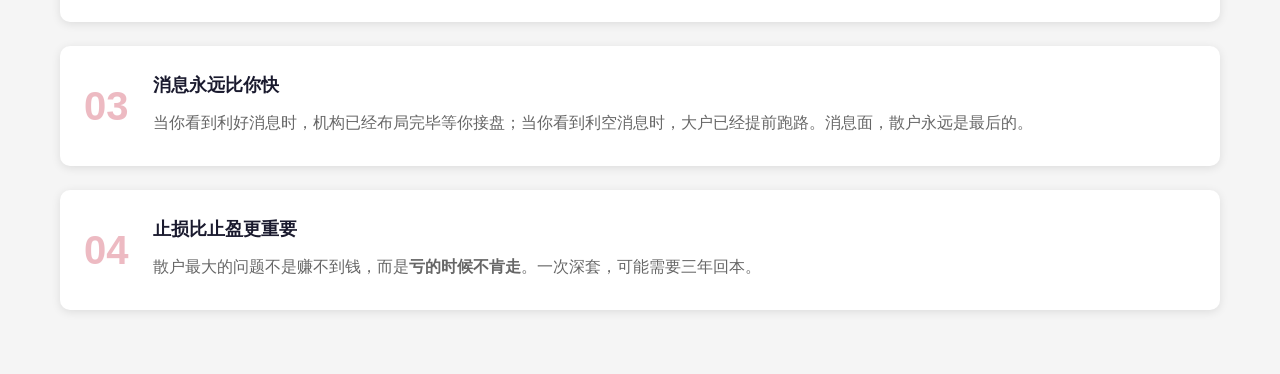
==== commit 7f3c4bd1: "refactor: 简化页面结构并优化样式" ====
--- a/index.html
+++ b/index.html
@@ -12,7 +12,6 @@
             <div class="logo">🀄 A 股真相</div>
             <ul class="nav-links">
                 <li><a href="index.html" class="active">首页</a></li>
-                <li><a href="guide.html">实战指南</a></li>
                 <li><a href="profit-guide.html">赚钱指南</a></li>
                 <li><a href="history.html">发展历程</a></li>
                 <li><a href="who-profits.html">谁赚谁赔</a></li>
--- a/css/style.css
+++ b/css/style.css
@@ -3815,3 +3815,33 @@
         grid-template-columns: 1fr;
     }
 }
+
+/* ===== FAQ 样式 ===== */
+.faq-section {
+    margin-bottom: 3rem;
+}
+
+.faq-item {
+    background: var(--bg-white);
+    padding: 1.5rem;
+    border-radius: 10px;
+    box-shadow: var(--shadow);
+    margin-bottom: 1rem;
+    border-left: 4px solid var(--accent-color);
+}
+
+.faq-item:last-child {
+    margin-bottom: 0;
+}
+
+.faq-item h4 {
+    color: var(--secondary-color);
+    margin-bottom: 0.8rem;
+    font-size: 1.05rem;
+}
+
+.faq-item p {
+    color: var(--text-light);
+    line-height: 1.8;
+    margin: 0;
+}
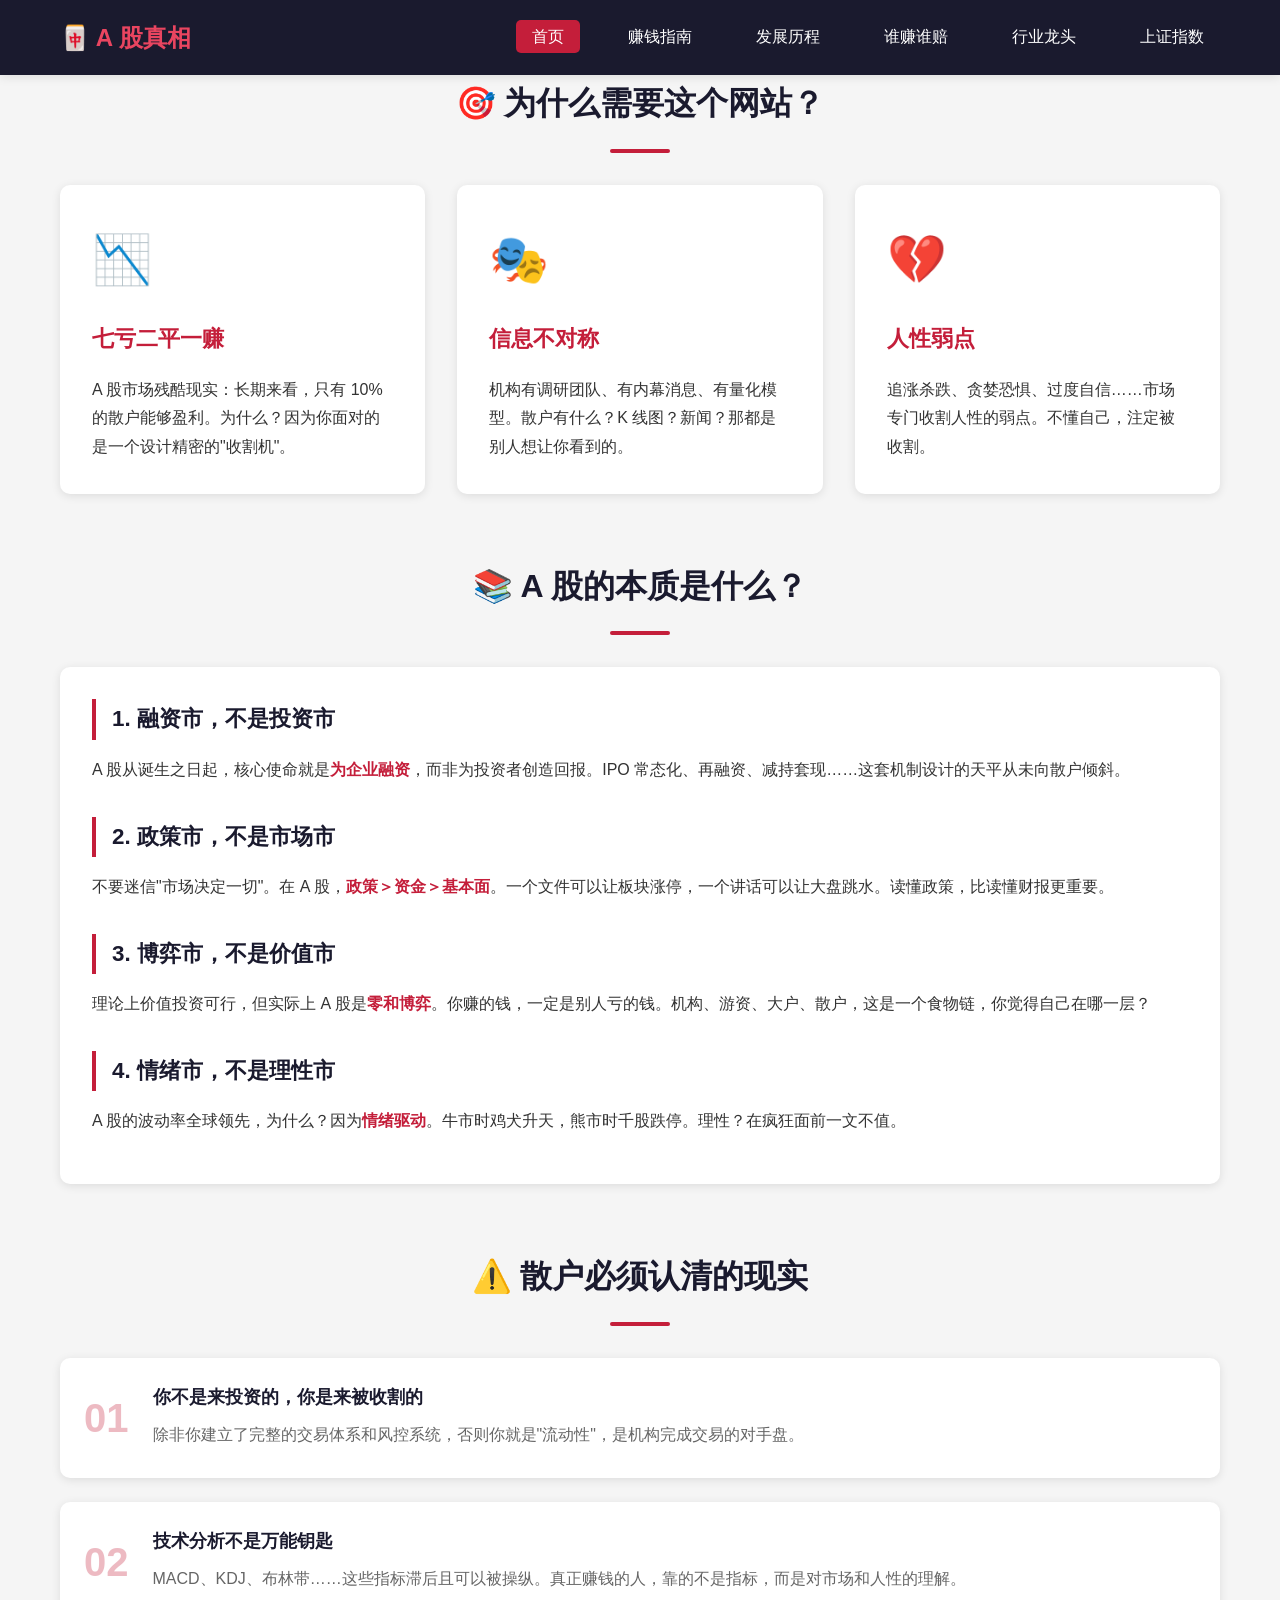
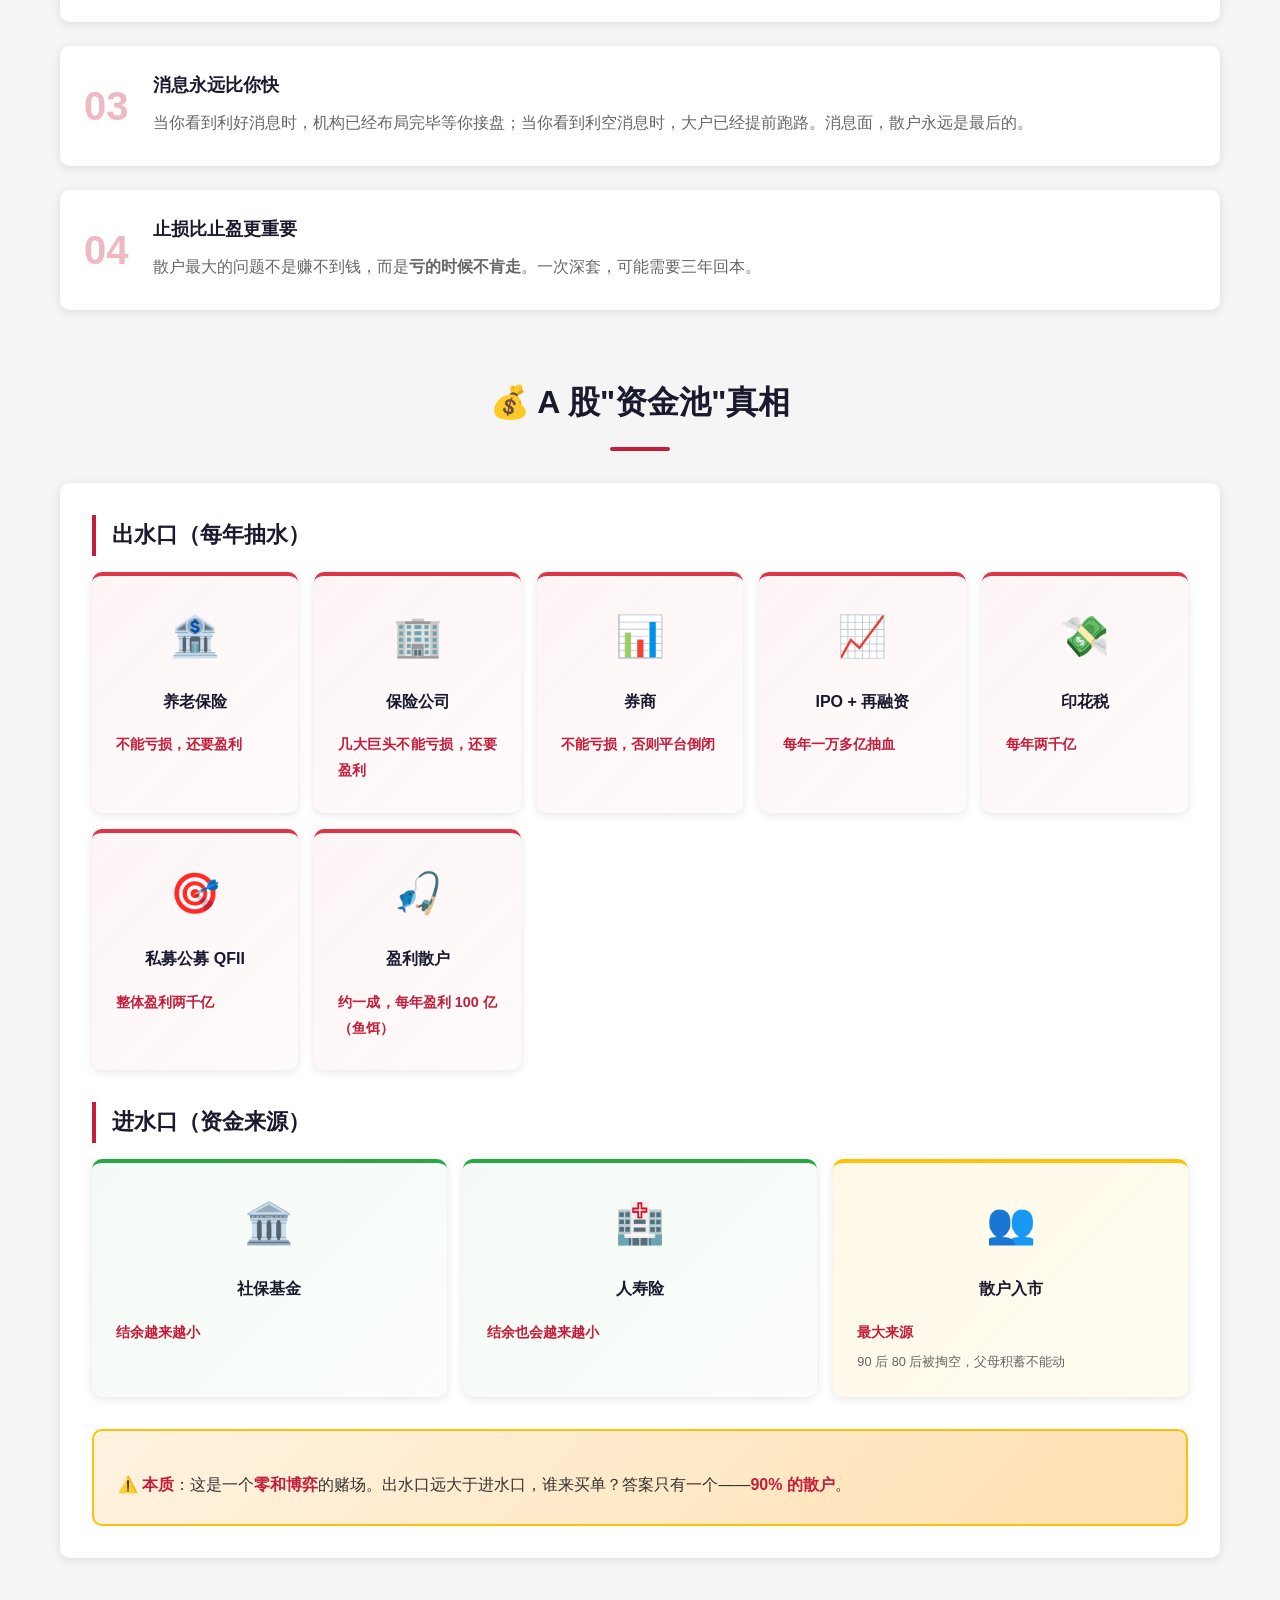
==== commit 53a0e3ff: "feat: 添加A股资金池样式及内容" ====
--- a/index.html
+++ b/index.html
@@ -93,6 +93,74 @@
                 </div>
             </div>
         </section>
+
+        <section class="money-pool">
+            <h2>💰 A 股"资金池"真相</h2>
+            <div class="content-box">
+                <h3>出水口（每年抽水）</h3>
+                <div class="pool-grid">
+                    <div class="pool-card out">
+                        <div class="pool-icon">🏦</div>
+                        <h4>养老保险</h4>
+                        <p class="amount">不能亏损，还要盈利</p>
+                    </div>
+                    <div class="pool-card out">
+                        <div class="pool-icon">🏢</div>
+                        <h4>保险公司</h4>
+                        <p class="amount">几大巨头不能亏损，还要盈利</p>
+                    </div>
+                    <div class="pool-card out">
+                        <div class="pool-icon">📊</div>
+                        <h4>券商</h4>
+                        <p class="amount">不能亏损，否则平台倒闭</p>
+                    </div>
+                    <div class="pool-card out">
+                        <div class="pool-icon">📈</div>
+                        <h4>IPO + 再融资</h4>
+                        <p class="amount">每年一万多亿抽血</p>
+                    </div>
+                    <div class="pool-card out">
+                        <div class="pool-icon">💸</div>
+                        <h4>印花税</h4>
+                        <p class="amount">每年两千亿</p>
+                    </div>
+                    <div class="pool-card out">
+                        <div class="pool-icon">🎯</div>
+                        <h4>私募公募 QFII</h4>
+                        <p class="amount">整体盈利两千亿</p>
+                    </div>
+                    <div class="pool-card out">
+                        <div class="pool-icon">🎣</div>
+                        <h4>盈利散户</h4>
+                        <p class="amount">约一成，每年盈利 100 亿（鱼饵）</p>
+                    </div>
+                </div>
+
+                <h3>进水口（资金来源）</h3>
+                <div class="pool-grid">
+                    <div class="pool-card in">
+                        <div class="pool-icon">🏛️</div>
+                        <h4>社保基金</h4>
+                        <p class="amount">结余越来越小</p>
+                    </div>
+                    <div class="pool-card in">
+                        <div class="pool-icon">🏥</div>
+                        <h4>人寿险</h4>
+                        <p class="amount">结余也会越来越小</p>
+                    </div>
+                    <div class="pool-card in highlight">
+                        <div class="pool-icon">👥</div>
+                        <h4>散户入市</h4>
+                        <p class="amount">最大来源</p>
+                        <p class="note">90 后 80 后被掏空，父母积蓄不能动</p>
+                    </div>
+                </div>
+
+                <div class="warning-box">
+                    <p>⚠️ <strong>本质</strong>：这是一个<strong>零和博弈</strong>的赌场。出水口远大于进水口，谁来买单？答案只有一个——<strong>90% 的散户</strong>。</p>
+                </div>
+            </div>
+        </section>
     </main>
 
     <script src="js/main.js"></script>
--- a/css/style.css
+++ b/css/style.css
@@ -3845,3 +3845,89 @@
     line-height: 1.8;
     margin: 0;
 }
+
+/* ===== A 股资金池样式 ===== */
+.money-pool {
+    margin-bottom: 4rem;
+}
+
+.pool-grid {
+    display: grid;
+    grid-template-columns: repeat(auto-fit, minmax(200px, 1fr));
+    gap: 1rem;
+    margin-bottom: 2rem;
+}
+
+.pool-card {
+    background: var(--bg-white);
+    padding: 1.5rem;
+    border-radius: 10px;
+    box-shadow: var(--shadow);
+    text-align: center;
+    border-top: 4px solid;
+    transition: transform 0.3s ease, box-shadow 0.3s ease;
+}
+
+.pool-card:hover {
+    transform: translateY(-5px);
+    box-shadow: var(--shadow-lg);
+}
+
+.pool-card.out {
+    border-top-color: var(--danger-color);
+    background: linear-gradient(135deg, rgba(220, 53, 69, 0.05), rgba(220, 53, 69, 0.02));
+}
+
+.pool-card.in {
+    border-top-color: var(--success-color);
+    background: linear-gradient(135deg, rgba(40, 167, 69, 0.05), rgba(40, 167, 69, 0.02));
+}
+
+.pool-card.in.highlight {
+    border-top-color: var(--warning-color);
+    background: linear-gradient(135deg, rgba(255, 193, 7, 0.1), rgba(255, 193, 7, 0.05));
+}
+
+.pool-icon {
+    font-size: 2.5rem;
+    margin-bottom: 0.5rem;
+}
+
+.pool-card h4 {
+    color: var(--secondary-color);
+    margin-bottom: 0.5rem;
+    font-size: 1rem;
+}
+
+.pool-card .amount {
+    color: var(--primary-color);
+    font-weight: bold;
+    font-size: 0.9rem;
+    margin-bottom: 0.3rem;
+}
+
+.pool-card .note {
+    color: var(--text-light);
+    font-size: 0.8rem;
+    margin: 0;
+}
+
+/* 响应式 */
+@media (max-width: 768px) {
+    .pool-grid {
+        grid-template-columns: repeat(auto-fit, minmax(150px, 1fr));
+        gap: 0.8rem;
+    }
+
+    .pool-icon {
+        font-size: 2rem;
+    }
+
+    .pool-card h4 {
+        font-size: 0.9rem;
+    }
+
+    .pool-card .amount {
+        font-size: 0.8rem;
+    }
+}
